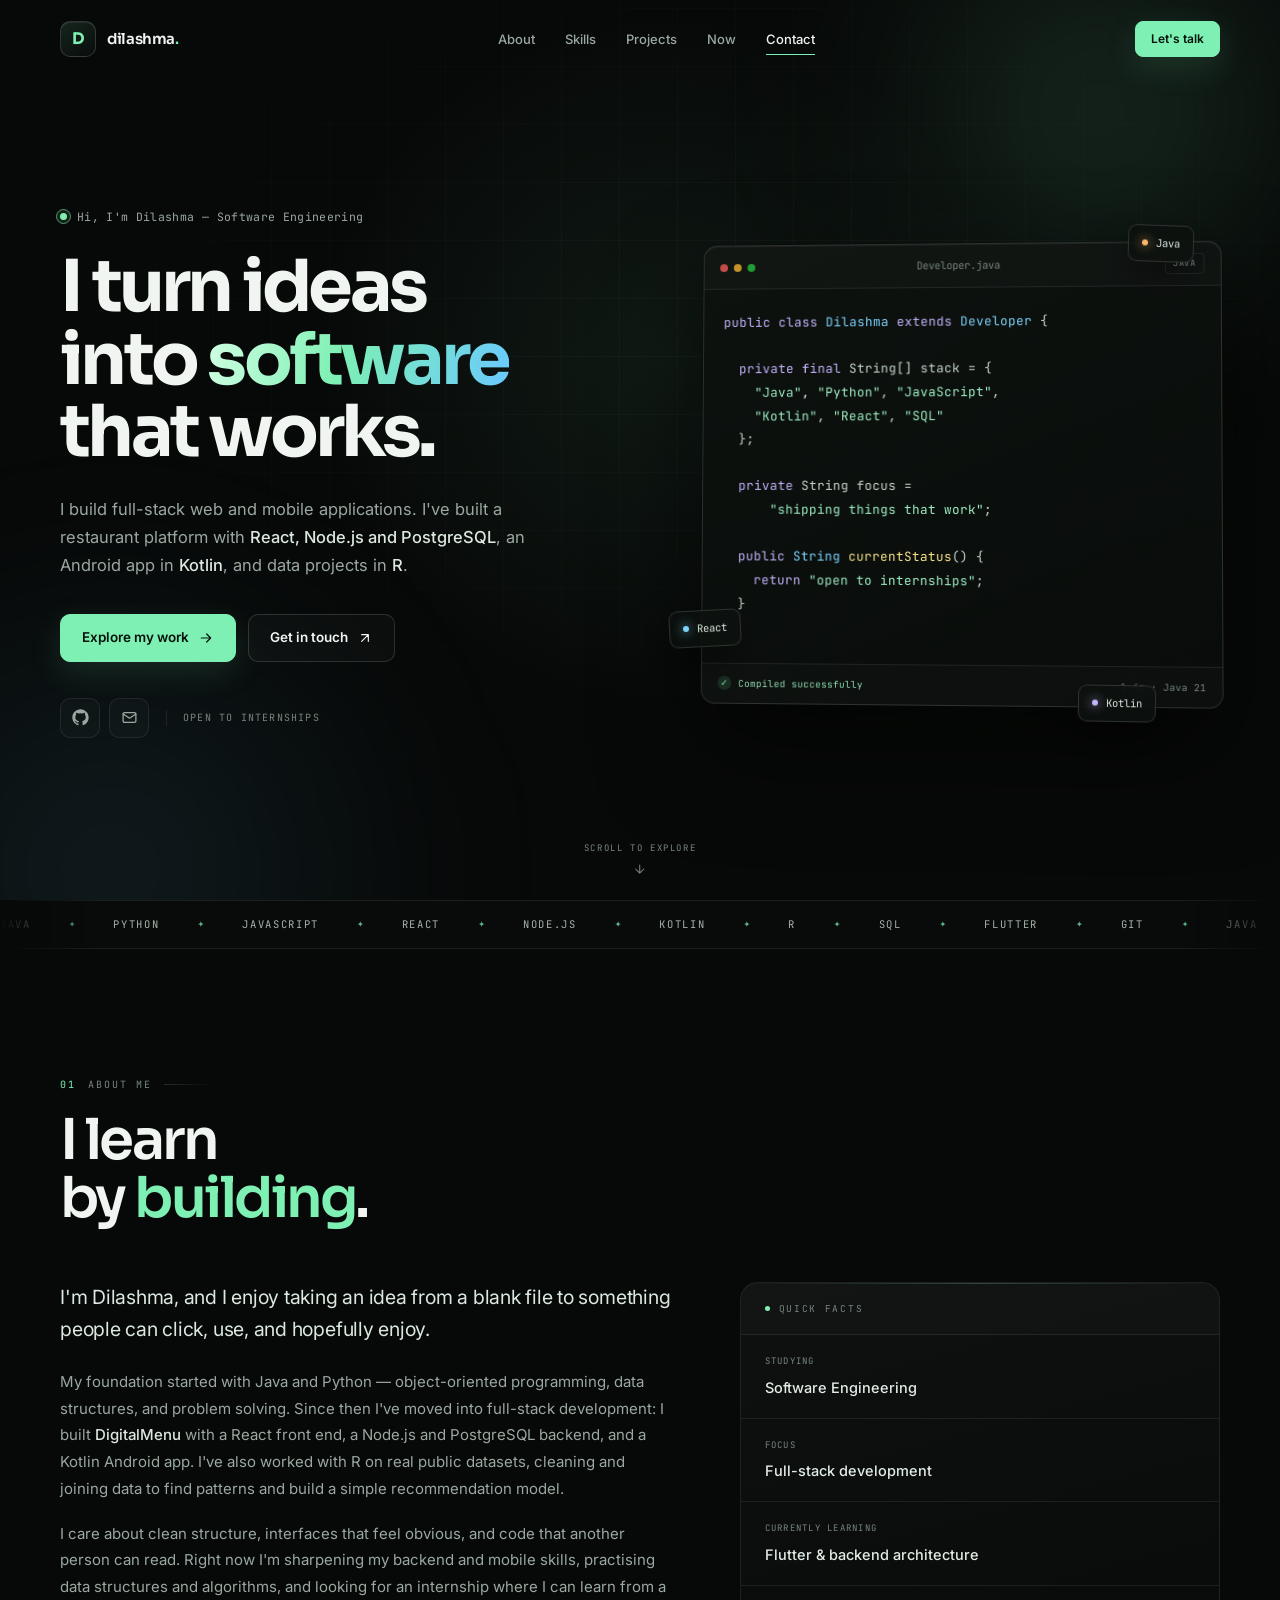
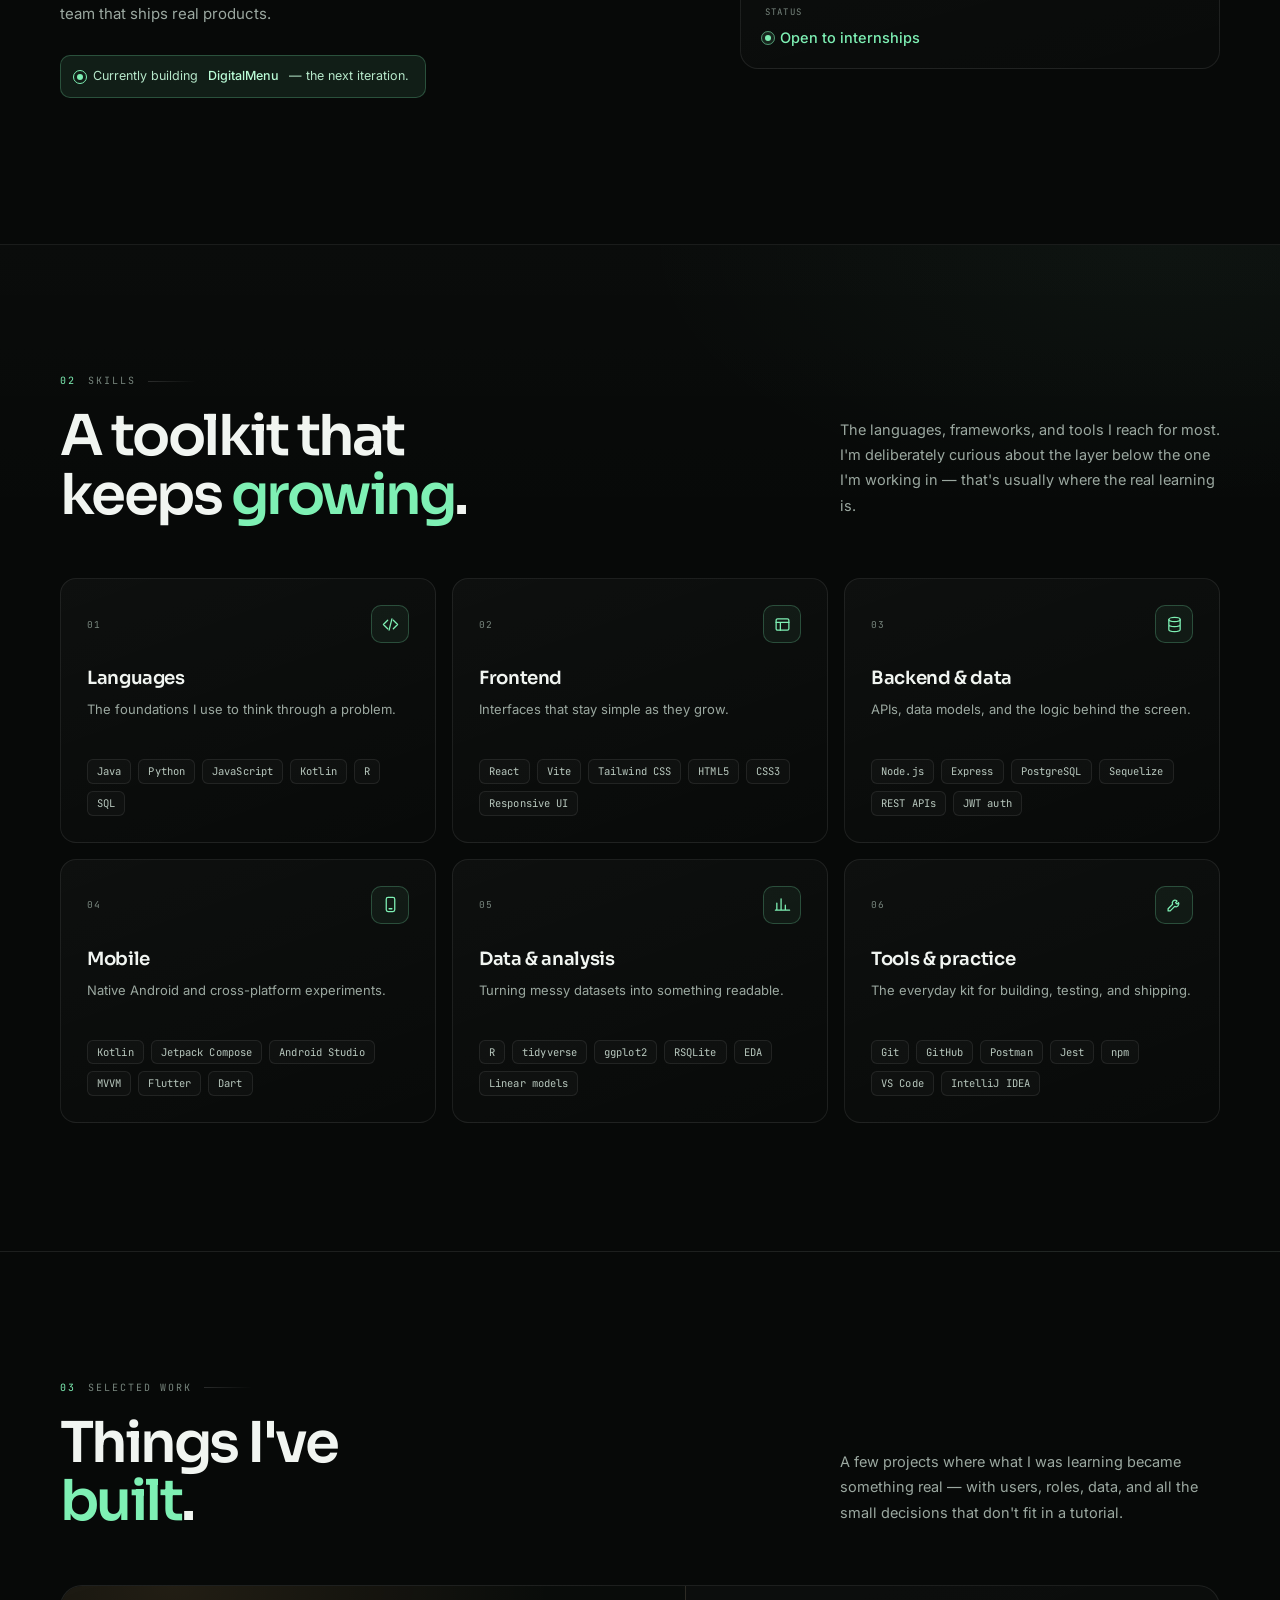
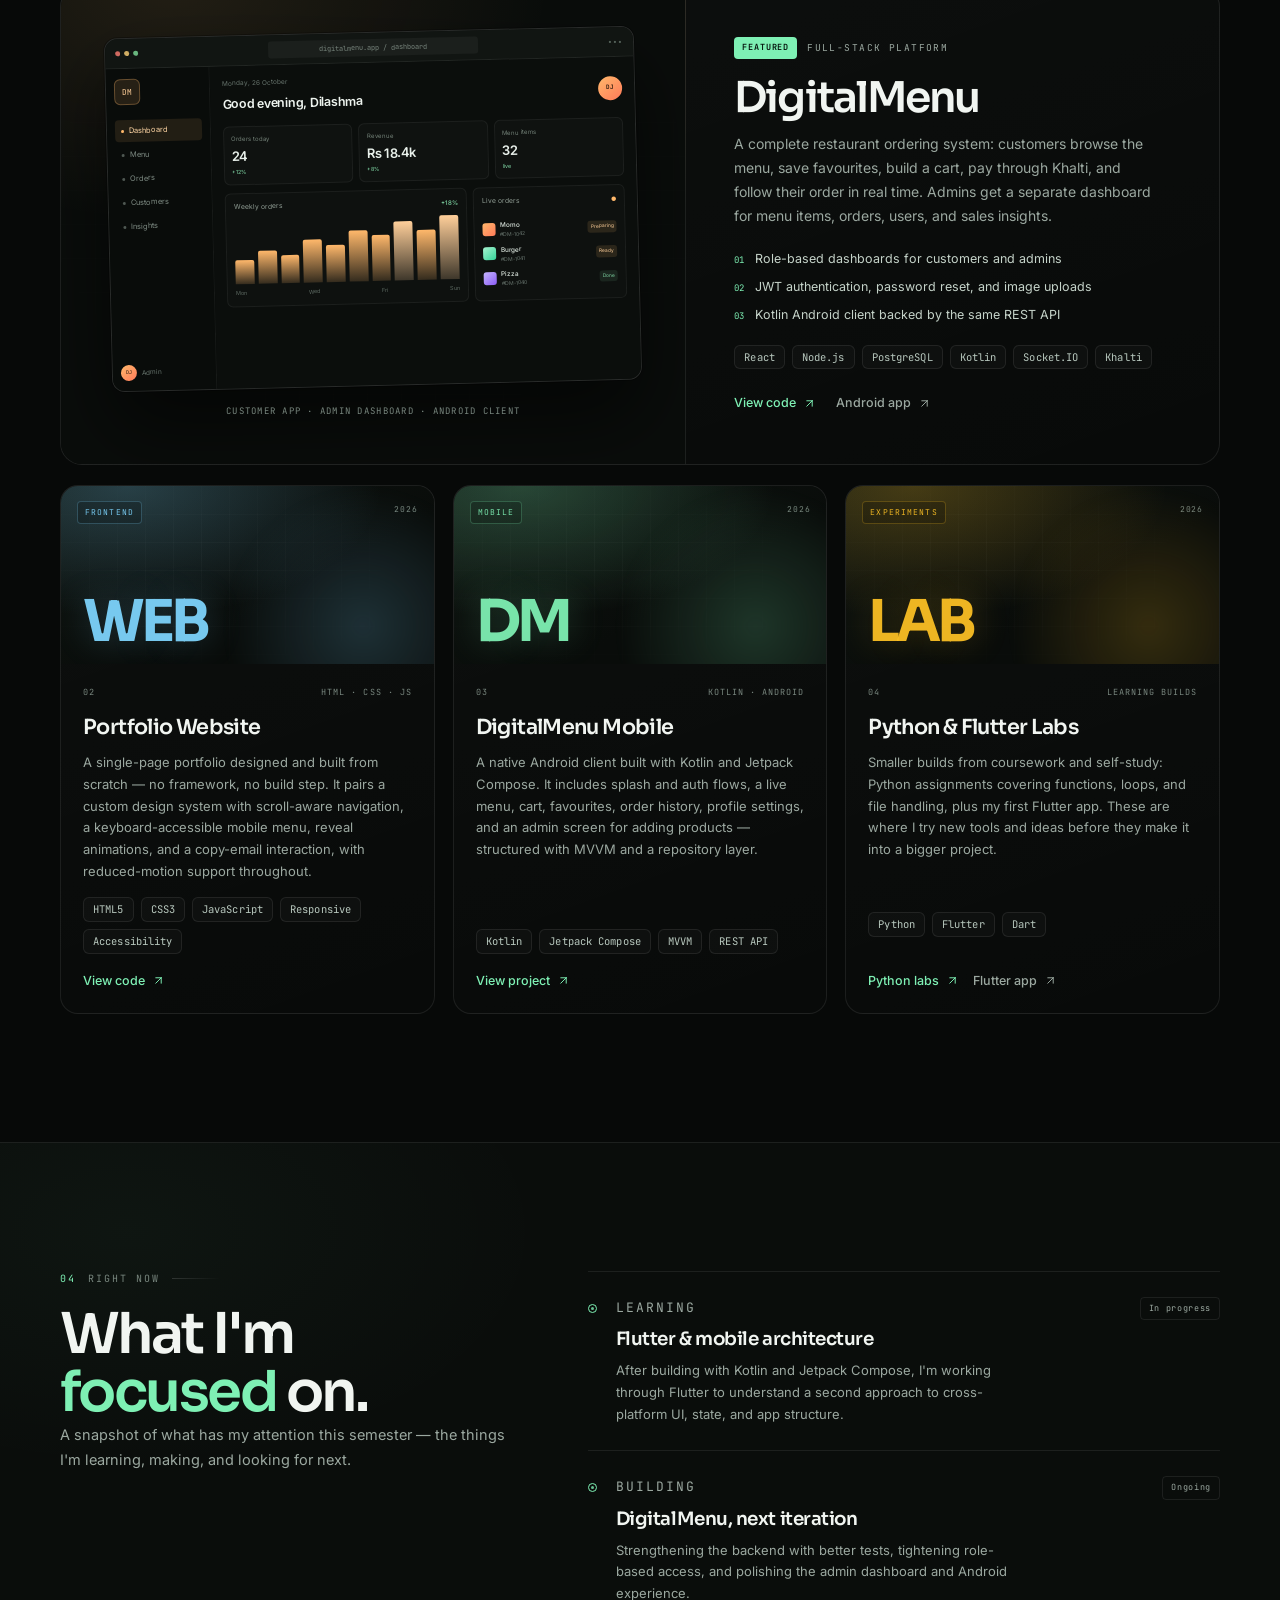
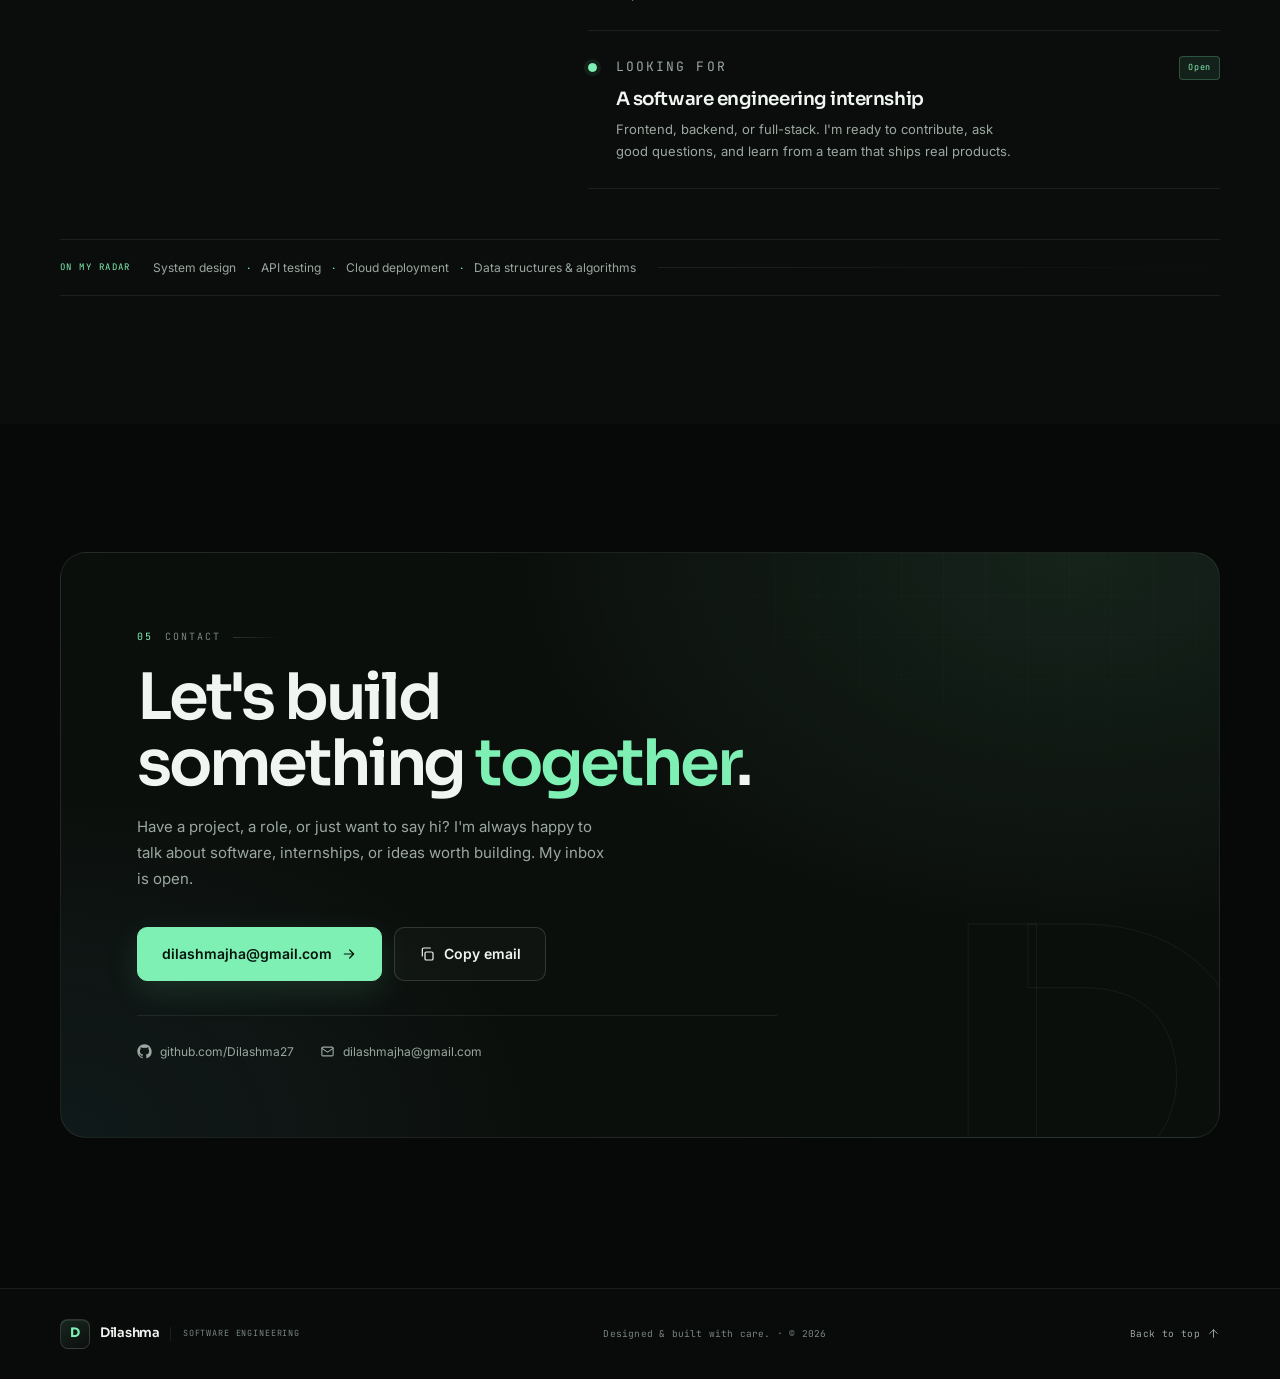
==== index.html @ c86a0dca "Build portfolio website" ====
<!DOCTYPE html>
<html lang="en">
<head>
  <meta charset="UTF-8" />
  <meta name="viewport" content="width=device-width, initial-scale=1.0" />
  <title>Dilashma — Software Engineering</title>
  <meta name="description" content="Portfolio of Dilashma, building full-stack web and mobile applications with Java, Python, JavaScript, Kotlin, and R." />
  <meta name="theme-color" content="#070908" />
  <meta property="og:title" content="Dilashma — Software Engineering" />
  <meta property="og:description" content="Full-stack web, mobile, and data projects. Built with curiosity, clean code, and a lot of late-night debugging." />
  <meta property="og:type" content="website" />
  <link rel="icon" href="assets/favicon.svg" type="image/svg+xml" />
  <link rel="preconnect" href="https://fonts.googleapis.com" />
  <link rel="preconnect" href="https://fonts.gstatic.com" crossorigin />
  <link href="https://fonts.googleapis.com/css2?family=Inter:wght@400;500;600&family=JetBrains+Mono:wght@400;500&family=Sora:wght@400;500;600;700;800&display=swap" rel="stylesheet" />
  <link rel="stylesheet" href="assets/css/styles.css" />
  <script>
    document.documentElement.classList.add('js');
    window.addEventListener('load', function () {
      if (!window.__portfolioReady) document.documentElement.classList.remove('js');
    });
  </script>
  <noscript>
    <style>
      .menu-toggle,
      .nav-mobile-cta {
        display: none !important;
      }
      @media (max-width: 860px) {
        .site-header {
          position: static;
        }
        .nav-inner {
          flex-wrap: wrap;
          height: auto;
          padding: 14px 0;
          gap: 12px;
        }
        .nav {
          position: static;
          display: flex;
          flex-direction: row;
          flex-wrap: wrap;
          gap: 6px 20px;
          width: 100%;
          height: auto;
          padding: 0;
          border: 0;
          background: none;
          transform: none;
          visibility: visible;
          pointer-events: auto;
        }
        .nav-link {
          padding: 4px 0;
          border-bottom: 0;
          font-family: var(--font-body);
          font-size: 13px;
        }
        .nav-cta {
          display: inline-flex;
        }
      }
    </style>
  </noscript>
</head>
<body>
  <a class="skip-link" href="#main">Skip to content</a>
  <div class="scroll-progress" id="scrollProgress" aria-hidden="true"></div>

  <header class="site-header" id="siteHeader">
    <div class="container nav-inner">
      <a class="brand" href="#top" aria-label="Dilashma — home">
        <span class="brand-mark">D</span>
        <span class="brand-name">dilashma<span class="brand-dot">.</span></span>
      </a>

      <nav class="nav" id="primaryNav" aria-label="Primary">
        <a class="nav-link" href="#about">About</a>
        <a class="nav-link" href="#skills">Skills</a>
        <a class="nav-link" href="#projects">Projects</a>
        <a class="nav-link" href="#now">Now</a>
        <a class="nav-link" href="#contact">Contact</a>
        <a class="nav-mobile-cta" href="#contact">Let's talk <span aria-hidden="true">↗</span></a>
      </nav>

      <div class="nav-actions">
        <a class="btn btn-primary btn-sm nav-cta" href="#contact">Let's talk</a>
        <button class="menu-toggle" id="menuToggle" aria-expanded="false" aria-controls="primaryNav" aria-label="Open menu">
          <span></span><span></span><span></span>
        </button>
      </div>
    </div>
  </header>
  <div class="menu-scrim" id="menuScrim" hidden></div>

  <main id="main" tabindex="-1">
    <!-- ───────────────────────────── HERO ───────────────────────────── -->
    <section class="hero" id="top">
      <div class="hero-bg" aria-hidden="true">
        <div class="grid-plane"></div>
        <div class="glow glow-a"></div>
        <div class="glow glow-b"></div>
        <div class="spotlight" id="spotlight"></div>
      </div>

      <div class="container hero-grid">
        <div class="hero-copy">
          <p class="eyebrow hero-eyebrow">
            <span class="status-dot" aria-hidden="true"></span>
            Hi, I'm Dilashma — Software Engineering
          </p>
          <h1 class="hero-title">I turn ideas into <span class="gradient-text">software</span> that works.</h1>
          <p class="hero-lede">
            I build full-stack web and mobile applications.
            I've built a restaurant platform with <strong>React, Node.js and PostgreSQL</strong>,
            an Android app in <strong>Kotlin</strong>, and data projects in <strong>R</strong>.
          </p>
          <div class="hero-actions">
            <a class="btn btn-primary" href="#projects">
              Explore my work
              <svg viewBox="0 0 24 24" aria-hidden="true"><path d="M5 12h14M13 6l6 6-6 6"/></svg>
            </a>
            <a class="btn btn-ghost" href="#contact">
              Get in touch
              <svg viewBox="0 0 24 24" aria-hidden="true"><path d="M7 17 17 7M17 7H7M17 7v10"/></svg>
            </a>
          </div>
          <div class="hero-socials">
            <a class="icon-link" href="https://github.com/Dilashma27" target="_blank" rel="noopener" aria-label="GitHub profile">
              <svg class="icon-github" viewBox="0 0 24 24" aria-hidden="true"><path d="M12 .5C5.73.5.5 5.73.5 12c0 5.08 3.29 9.39 7.86 10.91.58.11.79-.25.79-.56 0-.28-.01-1.02-.02-2-3.2.7-3.88-1.54-3.88-1.54-.52-1.33-1.28-1.68-1.28-1.68-1.05-.72.08-.7.08-.7 1.16.08 1.77 1.19 1.77 1.19 1.03 1.77 2.7 1.26 3.36.96.1-.75.4-1.26.73-1.55-2.55-.29-5.23-1.28-5.23-5.7 0-1.26.45-2.29 1.19-3.1-.12-.29-.52-1.46.11-3.05 0 0 .97-.31 3.18 1.18a11.1 11.1 0 0 1 5.79 0c2.2-1.49 3.17-1.18 3.17-1.18.63 1.59.23 2.76.11 3.05.74.81 1.19 1.84 1.19 3.1 0 4.43-2.69 5.41-5.25 5.69.41.36.78 1.06.78 2.14 0 1.55-.01 2.8-.01 3.18 0 .31.21.68.8.56A11.51 11.51 0 0 0 23.5 12C23.5 5.73 18.27.5 12 .5Z"/></svg>
            </a>
            <a class="icon-link" href="mailto:dilashmajha@gmail.com" aria-label="Email Dilashma">
              <svg viewBox="0 0 24 24" aria-hidden="true"><rect x="3" y="5" width="18" height="14" rx="2"/><path d="m3 7 9 6 9-6"/></svg>
            </a>
            <span class="hero-social-note">Open to internships</span>
          </div>
        </div>

        <div class="hero-visual" aria-hidden="true">
          <div class="code-window">
            <div class="code-top">
              <span class="code-dots"><i></i><i></i><i></i></span>
              <span class="code-file">Developer.java</span>
              <span class="code-lang">Java</span>
            </div>
            <pre class="code-body"><code><span class="c-keyword">public class</span> <span class="c-type">Dilashma</span> <span class="c-keyword">extends</span> <span class="c-type">Developer</span> {

  <span class="c-keyword">private final</span> String[] stack = {
    <span class="c-string">"Java"</span>, <span class="c-string">"Python"</span>, <span class="c-string">"JavaScript"</span>,
    <span class="c-string">"Kotlin"</span>, <span class="c-string">"React"</span>, <span class="c-string">"SQL"</span>
  };

  <span class="c-keyword">private</span> String focus =
      <span class="c-string">"shipping things that work"</span>;

  <span class="c-keyword">public</span> <span class="c-type">String</span> <span class="c-fn">currentStatus</span>() {
    <span class="c-keyword">return</span> <span class="c-string">"open to internships"</span>;
  }
}</code></pre>
            <div class="code-footer">
              <span class="code-success"><span class="code-check">✓</span> Compiled successfully</span>
              <span>1.4s · Java 21</span>
            </div>
          </div>

          <span class="float-chip chip-java"><i></i> Java</span>
          <span class="float-chip chip-react"><i></i> React</span>
          <span class="float-chip chip-kotlin"><i></i> Kotlin</span>
        </div>
      </div>

      <a class="scroll-cue" href="#about">
        <span>Scroll to explore</span>
        <svg viewBox="0 0 24 24" aria-hidden="true"><path d="M12 5v14M5 12l7 7 7-7"/></svg>
      </a>
    </section>

    <!-- ───────────────────────────── TICKER ───────────────────────────── -->
    <div class="ticker" aria-hidden="true">
      <div class="ticker-track">
        <div class="ticker-group">
          <span>Java</span><i>✦</i><span>Python</span><i>✦</i><span>JavaScript</span><i>✦</i><span>React</span><i>✦</i><span>Node.js</span><i>✦</i><span>Kotlin</span><i>✦</i><span>R</span><i>✦</i><span>SQL</span><i>✦</i><span>Flutter</span><i>✦</i><span>Git</span><i>✦</i>
        </div>
        <div class="ticker-group">
          <span>Java</span><i>✦</i><span>Python</span><i>✦</i><span>JavaScript</span><i>✦</i><span>React</span><i>✦</i><span>Node.js</span><i>✦</i><span>Kotlin</span><i>✦</i><span>R</span><i>✦</i><span>SQL</span><i>✦</i><span>Flutter</span><i>✦</i><span>Git</span><i>✦</i>
        </div>
      </div>
    </div>

    <!-- ───────────────────────────── ABOUT ───────────────────────────── -->
    <section class="section about" id="about">
      <div class="container">
        <div class="section-head reveal">
          <p class="section-label"><span>01</span> About me</p>
          <h2 class="section-title">I learn <br />by <span class="accent">building</span>.</h2>
        </div>

        <div class="about-grid">
          <div class="about-copy reveal">
            <p class="lead">
              I'm Dilashma, and I enjoy taking an idea from a blank
              file to something people can click, use, and hopefully enjoy.
            </p>
            <p>
              My foundation started with Java and Python — object-oriented programming, data
              structures, and problem solving. Since then I've moved into full-stack development:
              I built <strong>DigitalMenu</strong> with a React front end, a Node.js and PostgreSQL
              backend, and a Kotlin Android app. I've also worked with R on real public datasets,
              cleaning and joining data to find patterns and build a simple recommendation model.
            </p>
            <p>
              I care about clean structure, interfaces that feel obvious, and code that another
              person can read. Right now I'm sharpening my backend and mobile skills, practising
              data structures and algorithms, and looking for an internship where I can learn from
              a team that ships real products.
            </p>

            <p class="about-note">
              <span class="pulse" aria-hidden="true"></span>
              Currently building <strong>DigitalMenu</strong> — the next iteration.
            </p>
          </div>

          <aside class="facts-card reveal" aria-label="Quick facts">
            <div class="facts-head">
              <span class="facts-dot" aria-hidden="true"></span>
              Quick facts
            </div>
            <dl class="facts-list">
              <div class="fact">
                <dt>Studying</dt>
                <dd>Software Engineering</dd>
              </div>
              <div class="fact">
                <dt>Focus</dt>
                <dd>Full-stack development</dd>
              </div>
              <div class="fact">
                <dt>Currently learning</dt>
                <dd>Flutter &amp; backend architecture</dd>
              </div>
              <div class="fact">
                <dt>Status</dt>
                <dd class="fact-status"><span class="status-dot" aria-hidden="true"></span> Open to internships</dd>
              </div>
            </dl>
          </aside>
        </div>
      </div>
    </section>

    <!-- ───────────────────────────── SKILLS ───────────────────────────── -->
    <section class="section skills" id="skills">
      <div class="container">
        <div class="section-head section-head--split reveal">
          <div>
            <p class="section-label"><span>02</span> Skills</p>
            <h2 class="section-title">A toolkit that <br />keeps <span class="accent">growing</span>.</h2>
          </div>
          <p class="section-intro">
            The languages, frameworks, and tools I reach for most. I'm deliberately curious about
            the layer below the one I'm working in — that's usually where the real learning is.
          </p>
        </div>

        <div class="skills-grid">
          <article class="skill-card reveal">
            <div class="skill-top">
              <span class="skill-index">01</span>
              <span class="skill-icon">
                <svg viewBox="0 0 24 24" aria-hidden="true"><path d="m8 6-6 6 6 6M16 6l6 6-6 6M14 4l-4 16"/></svg>
              </span>
            </div>
            <h3>Languages</h3>
            <p>The foundations I use to think through a problem.</p>
            <ul class="tag-list">
              <li>Java</li><li>Python</li><li>JavaScript</li><li>Kotlin</li><li>R</li><li>SQL</li>
            </ul>
          </article>

          <article class="skill-card reveal">
            <div class="skill-top">
              <span class="skill-index">02</span>
              <span class="skill-icon">
                <svg viewBox="0 0 24 24" aria-hidden="true"><rect x="3" y="4" width="18" height="16" rx="2"/><path d="M3 9h18M9 20V9"/></svg>
              </span>
            </div>
            <h3>Frontend</h3>
            <p>Interfaces that stay simple as they grow.</p>
            <ul class="tag-list">
              <li>React</li><li>Vite</li><li>Tailwind CSS</li><li>HTML5</li><li>CSS3</li><li>Responsive UI</li>
            </ul>
          </article>

          <article class="skill-card reveal">
            <div class="skill-top">
              <span class="skill-index">03</span>
              <span class="skill-icon">
                <svg viewBox="0 0 24 24" aria-hidden="true"><ellipse cx="12" cy="5" rx="8" ry="3"/><path d="M4 5v7c0 1.66 3.58 3 8 3s8-1.34 8-3V5M4 12v7c0 1.66 3.58 3 8 3s8-1.34 8-3v-7"/></svg>
              </span>
            </div>
            <h3>Backend &amp; data</h3>
            <p>APIs, data models, and the logic behind the screen.</p>
            <ul class="tag-list">
              <li>Node.js</li><li>Express</li><li>PostgreSQL</li><li>Sequelize</li><li>REST APIs</li><li>JWT auth</li>
            </ul>
          </article>

          <article class="skill-card reveal">
            <div class="skill-top">
              <span class="skill-index">04</span>
              <span class="skill-icon">
                <svg viewBox="0 0 24 24" aria-hidden="true"><rect x="6" y="2" width="12" height="20" rx="2.5"/><path d="M10 18h4"/></svg>
              </span>
            </div>
            <h3>Mobile</h3>
            <p>Native Android and cross-platform experiments.</p>
            <ul class="tag-list">
              <li>Kotlin</li><li>Jetpack Compose</li><li>Android Studio</li><li>MVVM</li><li>Flutter</li><li>Dart</li>
            </ul>
          </article>

          <article class="skill-card reveal">
            <div class="skill-top">
              <span class="skill-index">05</span>
              <span class="skill-icon">
                <svg viewBox="0 0 24 24" aria-hidden="true"><path d="M4 20V10M10 20V4M16 20v-7M22 20H2"/></svg>
              </span>
            </div>
            <h3>Data &amp; analysis</h3>
            <p>Turning messy datasets into something readable.</p>
            <ul class="tag-list">
              <li>R</li><li>tidyverse</li><li>ggplot2</li><li>RSQLite</li><li>EDA</li><li>Linear models</li>
            </ul>
          </article>

          <article class="skill-card reveal">
            <div class="skill-top">
              <span class="skill-index">06</span>
              <span class="skill-icon">
                <svg viewBox="0 0 24 24" aria-hidden="true"><path d="M14.7 6.3a4 4 0 0 0-5.4 5.4L3 18v3h3l6.3-6.3a4 4 0 0 0 5.4-5.4l-2.1 2.1-2.1-2.1 2.1-2.1Z"/></svg>
              </span>
            </div>
            <h3>Tools &amp; practice</h3>
            <p>The everyday kit for building, testing, and shipping.</p>
            <ul class="tag-list">
              <li>Git</li><li>GitHub</li><li>Postman</li><li>Jest</li><li>npm</li><li>VS Code</li><li>IntelliJ IDEA</li>
            </ul>
          </article>
        </div>
      </div>
    </section>

    <!-- ───────────────────────────── PROJECTS ───────────────────────────── -->
    <section class="section projects" id="projects">
      <div class="container">
        <div class="section-head section-head--split reveal">
          <div>
            <p class="section-label"><span>03</span> Selected work</p>
            <h2 class="section-title">Things I've <br /><span class="accent">built</span>.</h2>
          </div>
          <p class="section-intro">
            A few projects where what I was learning became something real — with users, roles,
            data, and all the small decisions that don't fit in a tutorial.
          </p>
        </div>

        <!-- Featured project -->
        <article class="featured reveal">
          <div class="featured-visual" aria-hidden="true">
            <div class="mock-window">
              <div class="mock-bar">
                <span class="mock-dots"><i></i><i></i><i></i></span>
                <span class="mock-url">digitalmenu.app / dashboard</span>
                <span class="mock-more">•••</span>
              </div>

              <div class="mock-app">
                <aside class="mock-side">
                  <div class="mock-logo">DM</div>
                  <div class="mock-nav"><span class="mock-nav-item active"><i></i>Dashboard</span><span class="mock-nav-item"><i></i>Menu</span><span class="mock-nav-item"><i></i>Orders</span><span class="mock-nav-item"><i></i>Customers</span><span class="mock-nav-item"><i></i>Insights</span></div>
                  <div class="mock-side-footer"><span class="mock-avatar-sm">DJ</span><span>Admin</span></div>
                </aside>

                <div class="mock-main">
                  <div class="mock-head">
                    <div>
                      <span class="mock-eyebrow">Monday, 26 October</span>
                      <strong>Good evening, Dilashma</strong>
                    </div>
                    <span class="mock-avatar">DJ</span>
                  </div>

                  <div class="mock-stats">
                    <div class="mock-stat"><span>Orders today</span><strong>24</strong><em>+12%</em></div>
                    <div class="mock-stat"><span>Revenue</span><strong>Rs 18.4k</strong><em>+8%</em></div>
                    <div class="mock-stat"><span>Menu items</span><strong>32</strong><em>live</em></div>
                  </div>

                  <div class="mock-body">
                    <div class="mock-panel mock-chart">
                      <div class="mock-panel-head"><span>Weekly orders</span><strong>+18%</strong></div>
                      <div class="mock-bars">
                        <span style="--h:38%"></span><span style="--h:52%"></span><span style="--h:44%"></span><span style="--h:68%"></span><span style="--h:58%"></span><span style="--h:80%"></span><span style="--h:72%"></span><span style="--h:92%"></span><span style="--h:78%"></span><span style="--h:100%"></span>
                      </div>
                      <div class="mock-axis"><span>Mon</span><span>Wed</span><span>Fri</span><span>Sun</span></div>
                    </div>

                    <div class="mock-panel mock-orders">
                      <div class="mock-panel-head"><span>Live orders</span><span class="mock-live">●</span></div>
                      <div class="mock-order"><span class="mock-food food-a"></span><span><strong>Momo</strong><em>#DM-1042</em></span><span class="mock-status">Preparing</span></div>
                      <div class="mock-order"><span class="mock-food food-b"></span><span><strong>Burger</strong><em>#DM-1041</em></span><span class="mock-status">Ready</span></div>
                      <div class="mock-order"><span class="mock-food food-c"></span><span><strong>Pizza</strong><em>#DM-1040</em></span><span class="mock-status done">Done</span></div>
                    </div>
                  </div>
                </div>
              </div>
            </div>
            <span class="featured-caption">Customer app · Admin dashboard · Android client</span>
          </div>

          <div class="featured-copy">
            <div class="project-kicker"><span class="featured-badge">Featured</span> Full-stack platform</div>
            <h3>DigitalMenu</h3>
            <p>
              A complete restaurant ordering system: customers browse the menu, save favourites,
              build a cart, pay through Khalti, and follow their order in real time. Admins get a
              separate dashboard for menu items, orders, users, and sales insights.
            </p>
            <ul class="feature-list">
              <li><span>01</span> Role-based dashboards for customers and admins</li>
              <li><span>02</span> JWT authentication, password reset, and image uploads</li>
              <li><span>03</span> Kotlin Android client backed by the same REST API</li>
            </ul>
            <ul class="tag-list">
              <li>React</li><li>Node.js</li><li>PostgreSQL</li><li>Kotlin</li><li>Socket.IO</li><li>Khalti</li>
            </ul>
            <div class="project-links">
              <a class="text-link" href="https://github.com/Dilashma27/digital-menu" target="_blank" rel="noopener">
                View code
                <svg viewBox="0 0 24 24" aria-hidden="true"><path d="M7 17 17 7M17 7H7M17 7v10"/></svg>
              </a>
              <a class="text-link text-link--muted" href="https://github.com/Dilashma27/DigitalMenu" target="_blank" rel="noopener">
                Android app
                <svg viewBox="0 0 24 24" aria-hidden="true"><path d="M7 17 17 7M17 7H7M17 7v10"/></svg>
              </a>
            </div>
          </div>
        </article>

        <!-- Project grid -->
        <div class="project-grid">
          <article class="project-card reveal">
            <div class="project-cover cover--blue" aria-hidden="true">
              <span class="cover-grid"></span>
              <span class="cover-glyph">WEB</span>
              <span class="cover-label">Frontend</span>
              <span class="cover-year">2026</span>
            </div>
            <div class="project-body">
              <div class="project-meta"><span>02</span><span>HTML · CSS · JS</span></div>
              <h3>Portfolio Website</h3>
              <p>
                A single-page portfolio designed and built from scratch — no framework, no build
                step. It pairs a custom design system with scroll-aware navigation, a
                keyboard-accessible mobile menu, reveal animations, and a copy-email interaction,
                with reduced-motion support throughout.
              </p>
              <ul class="tag-list">
                <li>HTML5</li><li>CSS3</li><li>JavaScript</li><li>Responsive</li><li>Accessibility</li>
              </ul>
              <a class="text-link" href="https://github.com/Dilashma27/Portfolio" target="_blank" rel="noopener">
                View code
                <svg viewBox="0 0 24 24" aria-hidden="true"><path d="M7 17 17 7M17 7H7M17 7v10"/></svg>
              </a>
            </div>
          </article>

          <article class="project-card reveal">
            <div class="project-cover cover--mint" aria-hidden="true">
              <span class="cover-grid"></span>
              <span class="cover-glyph">DM</span>
              <span class="cover-label">Mobile</span>
              <span class="cover-year">2026</span>
            </div>
            <div class="project-body">
              <div class="project-meta"><span>03</span><span>Kotlin · Android</span></div>
              <h3>DigitalMenu Mobile</h3>
              <p>
                A native Android client built with Kotlin and Jetpack Compose. It includes splash
                and auth flows, a live menu, cart, favourites, order history, profile settings, and
                an admin screen for adding products — structured with MVVM and a repository layer.
              </p>
              <ul class="tag-list">
                <li>Kotlin</li><li>Jetpack Compose</li><li>MVVM</li><li>REST API</li>
              </ul>
              <a class="text-link" href="https://github.com/Dilashma27/DigitalMenu" target="_blank" rel="noopener">
                View project
                <svg viewBox="0 0 24 24" aria-hidden="true"><path d="M7 17 17 7M17 7H7M17 7v10"/></svg>
              </a>
            </div>
          </article>

          <article class="project-card reveal">
            <div class="project-cover cover--amber" aria-hidden="true">
              <span class="cover-grid"></span>
              <span class="cover-glyph">LAB</span>
              <span class="cover-label">Experiments</span>
              <span class="cover-year">2026</span>
            </div>
            <div class="project-body">
              <div class="project-meta"><span>04</span><span>Learning builds</span></div>
              <h3>Python &amp; Flutter Labs</h3>
              <p>
                Smaller builds from coursework and self-study: Python assignments covering
                functions, loops, and file handling, plus my first Flutter app. These are where I
                try new tools and ideas before they make it into a bigger project.
              </p>
              <ul class="tag-list">
                <li>Python</li><li>Flutter</li><li>Dart</li>
              </ul>
              <div class="project-links">
                <a class="text-link" href="https://github.com/Dilashma27/240676_Programming-for-Developers" target="_blank" rel="noopener">
                  Python labs
                  <svg viewBox="0 0 24 24" aria-hidden="true"><path d="M7 17 17 7M17 7H7M17 7v10"/></svg>
                </a>
                <a class="text-link text-link--muted" href="https://github.com/Dilashma27/Flutter" target="_blank" rel="noopener">
                  Flutter app
                  <svg viewBox="0 0 24 24" aria-hidden="true"><path d="M7 17 17 7M17 7H7M17 7v10"/></svg>
                </a>
              </div>
            </div>
          </article>
        </div>
      </div>
    </section>

    <!-- ───────────────────────────── NOW ───────────────────────────── -->
    <section class="section now" id="now">
      <div class="container">
        <div class="now-layout">
          <div class="section-head reveal">
            <p class="section-label"><span>04</span> Right now</p>
            <h2 class="section-title">What I'm <br /><span class="accent">focused</span> on.</h2>
            <p class="section-intro">
              A snapshot of what has my attention this semester — the things I'm learning, making,
              and looking for next.
            </p>
          </div>

          <div class="now-list">
            <article class="now-item reveal">
              <span class="now-marker" aria-hidden="true"></span>
              <div class="now-copy">
                <p class="now-label">Learning</p>
                <h3>Flutter &amp; mobile architecture</h3>
                <p>
                  After building with Kotlin and Jetpack Compose, I'm working through Flutter to
                  understand a second approach to cross-platform UI, state, and app structure.
                </p>
              </div>
              <span class="now-status">In progress</span>
            </article>

            <article class="now-item reveal">
              <span class="now-marker" aria-hidden="true"></span>
              <div class="now-copy">
                <p class="now-label">Building</p>
                <h3>DigitalMenu, next iteration</h3>
                <p>
                  Strengthening the backend with better tests, tightening role-based access, and
                  polishing the admin dashboard and Android experience.
                </p>
              </div>
              <span class="now-status">Ongoing</span>
            </article>

            <article class="now-item reveal">
              <span class="now-marker now-marker--open" aria-hidden="true"></span>
              <div class="now-copy">
                <p class="now-label">Looking for</p>
                <h3>A software engineering internship</h3>
                <p>
                  Frontend, backend, or full-stack. I'm ready to contribute, ask good questions, and
                  learn from a team that ships real products.
                </p>
              </div>
              <span class="now-status now-status--open">Open</span>
            </article>
          </div>
        </div>

        <div class="radar reveal">
          <span class="radar-label">On my radar</span>
          <span class="radar-items">System design <i>·</i> API testing <i>·</i> Cloud deployment <i>·</i> Data structures &amp; algorithms</span>
          <span class="radar-line" aria-hidden="true"></span>
        </div>
      </div>
    </section>

    <!-- ───────────────────────────── CONTACT ───────────────────────────── -->
    <section class="section contact" id="contact">
      <div class="container">
        <div class="contact-card reveal">
          <p class="section-label"><span>05</span> Contact</p>
          <h2 class="contact-title">Let's build <br />something <span class="accent">together</span>.</h2>
          <p class="contact-lede">
            Have a project, a role, or just want to say hi? I'm always happy to talk about software,
            internships, or ideas worth building. My inbox is open.
          </p>

          <div class="contact-actions">
            <a class="btn btn-primary btn-lg" href="mailto:dilashmajha@gmail.com">
              dilashmajha@gmail.com
              <svg viewBox="0 0 24 24" aria-hidden="true"><path d="M5 12h14M13 6l6 6-6 6"/></svg>
            </a>
            <button class="btn btn-ghost btn-lg copy-btn" id="copyEmail" data-copy="dilashmajha@gmail.com" type="button">
              <svg class="icon-copy" viewBox="0 0 24 24" aria-hidden="true"><rect x="9" y="9" width="12" height="12" rx="2"/><path d="M5 15V5a2 2 0 0 1 2-2h10"/></svg>
              <svg class="icon-check" viewBox="0 0 24 24" aria-hidden="true"><path d="M20 6 9 17l-5-5"/></svg>
              <span class="copy-text">Copy email</span>
            </button>
          </div>

          <div class="contact-links">
            <a class="contact-link" href="https://github.com/Dilashma27" target="_blank" rel="noopener">
              <svg class="icon-github" viewBox="0 0 24 24" aria-hidden="true"><path d="M12 .5C5.73.5.5 5.73.5 12c0 5.08 3.29 9.39 7.86 10.91.58.11.79-.25.79-.56 0-.28-.01-1.02-.02-2-3.2.7-3.88-1.54-3.88-1.54-.52-1.33-1.28-1.68-1.28-1.68-1.05-.72.08-.7.08-.7 1.16.08 1.77 1.19 1.77 1.19 1.03 1.77 2.7 1.26 3.36.96.1-.75.4-1.26.73-1.55-2.55-.29-5.23-1.28-5.23-5.7 0-1.26.45-2.29 1.19-3.1-.12-.29-.52-1.46.11-3.05 0 0 .97-.31 3.18 1.18a11.1 11.1 0 0 1 5.79 0c2.2-1.49 3.17-1.18 3.17-1.18.63 1.59.23 2.76.11 3.05.74.81 1.19 1.84 1.19 3.1 0 4.43-2.69 5.41-5.25 5.69.41.36.78 1.06.78 2.14 0 1.55-.01 2.8-.01 3.18 0 .31.21.68.8.56A11.51 11.51 0 0 0 23.5 12C23.5 5.73 18.27.5 12 .5Z"/></svg>
              github.com/Dilashma27
            </a>
            <a class="contact-link" href="mailto:dilashmajha@gmail.com">
              <svg viewBox="0 0 24 24" aria-hidden="true"><rect x="3" y="5" width="18" height="14" rx="2"/><path d="m3 7 9 6 9-6"/></svg>
              dilashmajha@gmail.com
            </a>
          </div>

          <span class="contact-watermark" aria-hidden="true">D</span>
        </div>
      </div>
    </section>
  </main>

  <!-- ───────────────────────────── FOOTER ───────────────────────────── -->
  <footer class="site-footer">
    <div class="container footer-inner">
      <div class="footer-brand">
        <span class="brand-mark">D</span>
        <span class="footer-name">Dilashma</span>
        <span class="footer-role">Software Engineering</span>
      </div>
      <p class="footer-note">Designed &amp; built with care. <span aria-hidden="true">·</span> © <span id="year">2026</span></p>
      <a class="back-top" href="#top">
        Back to top
        <svg viewBox="0 0 24 24" aria-hidden="true"><path d="M12 19V5M5 12l7-7 7 7"/></svg>
      </a>
    </div>
  </footer>

  <script src="assets/js/main.js" defer></script>
</body>
</html>
---- assets/css/styles.css ----
/* ============================================================
   Dilashma — Portfolio
   Dark, minimal, mint-accented. No frameworks, no build step.
   ============================================================ */

:root {
  --bg: #070908;
  --bg-soft: #0a0d0b;
  --surface: #0e1210;
  --surface-2: #121713;
  --text: #f1f5f1;
  --muted: #9ba8a0;
  --muted-2: #78867e;
  --accent: #7ef0b4;
  --accent-bright: #b9fbd6;
  --accent-dim: rgba(126, 240, 180, 0.09);
  --accent-line: rgba(126, 240, 180, 0.24);
  --line: rgba(255, 255, 255, 0.08);
  --line-2: rgba(255, 255, 255, 0.14);
  --font-display: "Sora", "Inter", system-ui, sans-serif;
  --font-body: "Inter", system-ui, -apple-system, sans-serif;
  --font-mono: "JetBrains Mono", "SFMono-Regular", Consolas, monospace;
  --container: 1160px;
  --radius: 18px;
  --ease: cubic-bezier(0.22, 1, 0.36, 1);
}

*,
*::before,
*::after {
  box-sizing: border-box;
}

html {
  scroll-behavior: smooth;
  scroll-padding-top: 88px;
}

body {
  margin: 0;
  min-width: 320px;
  background:
    radial-gradient(1000px 600px at 88% -10%, rgba(126, 240, 180, 0.045), transparent 62%),
    var(--bg);
  color: var(--text);
  font-family: var(--font-body);
  font-size: 16px;
  line-height: 1.6;
  -webkit-font-smoothing: antialiased;
  -moz-osx-font-smoothing: grayscale;
  overflow-x: hidden;
}

body.menu-open {
  overflow: hidden;
}

::selection {
  background: rgba(126, 240, 180, 0.28);
  color: #ffffff;
}

::-webkit-scrollbar {
  width: 10px;
}

::-webkit-scrollbar-track {
  background: var(--bg);
}

::-webkit-scrollbar-thumb {
  background: #232b26;
  border-radius: 10px;
  border: 2px solid var(--bg);
}

::-webkit-scrollbar-thumb:hover {
  background: #344039;
}

h1,
h2,
h3,
h4,
p,
dl,
dd,
figure {
  margin: 0;
}

ul,
ol {
  margin: 0;
  padding: 0;
  list-style: none;
}

a {
  color: inherit;
  text-decoration: none;
}

button {
  font: inherit;
  color: inherit;
  background: none;
  border: 0;
  cursor: pointer;
}

img,
svg {
  display: block;
  max-width: 100%;
}

svg {
  fill: none;
  stroke: currentColor;
  stroke-width: 1.8;
  stroke-linecap: round;
  stroke-linejoin: round;
}

.icon-github {
  fill: currentColor;
  stroke: none;
}

strong {
  font-weight: 600;
}

.accent {
  color: var(--accent);
}

.container {
  width: min(100% - 48px, var(--container));
  margin-inline: auto;
}

.skip-link {
  position: fixed;
  top: 12px;
  left: 12px;
  z-index: 1000;
  padding: 10px 16px;
  border-radius: 8px;
  background: var(--accent);
  color: #03110a;
  font-size: 13px;
  font-weight: 600;
  transform: translateY(-160%);
  transition: transform 0.2s var(--ease);
}

.skip-link:focus {
  transform: translateY(0);
}

:focus-visible {
  outline: 2px solid var(--accent);
  outline-offset: 3px;
  border-radius: 3px;
}

/* ── Scroll progress ───────────────────────────────────────── */

.scroll-progress {
  position: fixed;
  top: 0;
  left: 0;
  z-index: 200;
  width: 100%;
  height: 2px;
  background: linear-gradient(90deg, var(--accent), #69c9ff);
  transform: scaleX(0);
  transform-origin: left center;
  will-change: transform;
}

/* ── Buttons & links ───────────────────────────────────────── */

.btn {
  display: inline-flex;
  align-items: center;
  justify-content: center;
  gap: 9px;
  height: 48px;
  padding: 0 21px;
  border: 1px solid transparent;
  border-radius: 10px;
  font-family: var(--font-body);
  font-size: 13.5px;
  font-weight: 600;
  line-height: 1;
  white-space: nowrap;
  transition: background-color 0.25s var(--ease), border-color 0.25s var(--ease),
    color 0.25s var(--ease), box-shadow 0.25s var(--ease), translate 0.25s var(--ease);
}

.btn svg {
  width: 16px;
  height: 16px;
}

.btn:hover {
  translate: 0 -2px;
}

.btn:active {
  translate: 0 0;
}

.btn-primary {
  background: var(--accent);
  border-color: var(--accent);
  color: #04120b;
  box-shadow: 0 10px 32px rgba(126, 240, 180, 0.13);
}

.btn-primary:hover {
  background: #94f6c2;
  border-color: #94f6c2;
  box-shadow: 0 14px 38px rgba(126, 240, 180, 0.2);
}

.btn-ghost {
  background: rgba(255, 255, 255, 0.025);
  border-color: var(--line-2);
  color: var(--text);
}

.btn-ghost:hover {
  background: rgba(255, 255, 255, 0.055);
  border-color: rgba(255, 255, 255, 0.24);
}

.btn-sm {
  height: 36px;
  padding: 0 15px;
  border-radius: 8px;
  font-size: 12px;
}

.btn-lg {
  height: 54px;
  padding: 0 24px;
  font-size: 14px;
}

.text-link {
  display: inline-flex;
  align-items: center;
  gap: 7px;
  color: var(--accent);
  font-size: 12.5px;
  font-weight: 500;
  transition: color 0.2s var(--ease), gap 0.2s var(--ease);
}

.text-link svg {
  width: 13px;
  height: 13px;
}

.text-link:hover {
  color: var(--accent-bright);
  gap: 10px;
}

.text-link--muted {
  color: var(--muted);
}

.text-link--muted:hover {
  color: var(--text);
}

.tag-list {
  display: flex;
  flex-wrap: wrap;
  gap: 7px;
}

.tag-list li {
  padding: 5px 9px;
  border: 1px solid var(--line);
  border-radius: 6px;
  background: rgba(255, 255, 255, 0.025);
  color: #b8c8be;
  font-family: var(--font-mono);
  font-size: 10.5px;
  line-height: 1.2;
  letter-spacing: 0.01em;
}

/* ── Header / navigation ───────────────────────────────────── */

.site-header {
  position: fixed;
  inset: 0 0 auto;
  z-index: 100;
  border-bottom: 1px solid transparent;
  transition: background-color 0.35s var(--ease), border-color 0.35s var(--ease);
}

.site-header.scrolled {
  background: rgba(7, 9, 8, 0.78);
  border-bottom-color: var(--line);
  -webkit-backdrop-filter: blur(18px) saturate(140%);
  backdrop-filter: blur(18px) saturate(140%);
}

.nav-inner {
  display: flex;
  align-items: center;
  justify-content: space-between;
  height: 78px;
  transition: height 0.35s var(--ease);
}

.site-header.scrolled .nav-inner {
  height: 66px;
}

.brand {
  display: inline-flex;
  align-items: center;
  gap: 11px;
  flex-shrink: 0;
}

.brand-mark {
  display: grid;
  place-items: center;
  width: 36px;
  height: 36px;
  border: 1px solid var(--line-2);
  border-radius: 10px;
  background: linear-gradient(150deg, rgba(126, 240, 180, 0.12), rgba(255, 255, 255, 0.015));
  box-shadow: inset 0 1px 0 rgba(255, 255, 255, 0.08);
  color: var(--accent);
  font-family: var(--font-display);
  font-size: 16px;
  font-weight: 700;
}

.brand-name {
  color: var(--text);
  font-family: var(--font-display);
  font-size: 15px;
  font-weight: 600;
  letter-spacing: -0.025em;
}

.brand-dot {
  color: var(--accent);
}

.nav {
  display: flex;
  align-items: center;
  gap: 30px;
}

.nav-link {
  position: relative;
  padding: 6px 0;
  color: var(--muted);
  font-size: 13px;
  font-weight: 500;
  transition: color 0.2s var(--ease);
}

.nav-link::after {
  content: "";
  position: absolute;
  left: 0;
  bottom: 0;
  width: 0;
  height: 1px;
  background: var(--accent);
  transition: width 0.3s var(--ease);
}

.nav-link:hover,
.nav-link.is-active {
  color: var(--text);
}

.nav-link:hover::after,
.nav-link.is-active::after {
  width: 100%;
}

.nav-actions {
  display: flex;
  align-items: center;
  gap: 12px;
}

.nav-mobile-cta {
  display: none;
}

.menu-toggle {
  display: none;
  align-items: center;
  justify-content: center;
  flex-direction: column;
  gap: 5px;
  width: 44px;
  height: 44px;
  border: 1px solid var(--line-2);
  border-radius: 9px;
  background: rgba(255, 255, 255, 0.02);
  transition: background-color 0.2s var(--ease), border-color 0.2s var(--ease);
}

.menu-toggle:hover {
  background: rgba(255, 255, 255, 0.05);
}

.menu-toggle span {
  display: block;
  width: 17px;
  height: 1.5px;
  border-radius: 2px;
  background: var(--text);
  transition: transform 0.3s var(--ease), opacity 0.2s var(--ease);
}

.menu-toggle[aria-expanded="true"] span:nth-child(1) {
  transform: translateY(6.5px) rotate(45deg);
}

.menu-toggle[aria-expanded="true"] span:nth-child(2) {
  opacity: 0;
}

.menu-toggle[aria-expanded="true"] span:nth-child(3) {
  transform: translateY(-6.5px) rotate(-45deg);
}

.menu-scrim {
  position: fixed;
  inset: 0;
  z-index: 95;
  background: rgba(0, 0, 0, 0.62);
  -webkit-backdrop-filter: blur(3px);
  backdrop-filter: blur(3px);
}

/* ── Hero ──────────────────────────────────────────────────── */

.hero {
  position: relative;
  display: flex;
  flex-direction: column;
  justify-content: center;
  min-height: 100svh;
  padding: 148px 0 102px;
  overflow: hidden;
}

.hero-bg {
  position: absolute;
  inset: 0;
  pointer-events: none;
}

.grid-plane {
  position: absolute;
  inset: -12% -6% 0;
  background-image:
    linear-gradient(rgba(255, 255, 255, 0.04) 1px, transparent 1px),
    linear-gradient(90deg, rgba(255, 255, 255, 0.04) 1px, transparent 1px);
  background-size: 58px 58px;
  opacity: 0.62;
  -webkit-mask-image: radial-gradient(ellipse 72% 62% at 56% 42%, #000 18%, transparent 76%);
  mask-image: radial-gradient(ellipse 72% 62% at 56% 42%, #000 18%, transparent 76%);
}

.glow {
  position: absolute;
  border-radius: 50%;
  filter: blur(90px);
  pointer-events: none;
}

.glow-a {
  top: -170px;
  right: -100px;
  width: 560px;
  height: 560px;
  background: radial-gradient(circle, rgba(126, 240, 180, 0.17), transparent 66%);
}

.glow-b {
  bottom: -330px;
  left: -250px;
  width: 720px;
  height: 720px;
  background: radial-gradient(circle, rgba(105, 201, 255, 0.11), transparent 66%);
}

.spotlight {
  position: absolute;
  inset: 0;
  background: radial-gradient(
    560px circle at var(--mx, 52%) var(--my, 40%),
    rgba(126, 240, 180, 0.075),
    transparent 62%
  );
}

.hero-grid {
  position: relative;
  z-index: 1;
  display: grid;
  grid-template-columns: minmax(0, 1.05fr) minmax(0, 0.95fr);
  align-items: center;
  gap: 64px;
}

.hero-copy > * {
  animation: rise 0.9s var(--ease) both;
}

.hero-eyebrow {
  display: flex;
  align-items: center;
  gap: 10px;
  color: var(--muted);
  font-family: var(--font-mono);
  font-size: 11.5px;
  line-height: 1.5;
  letter-spacing: 0.03em;
  animation-delay: 0.05s;
}

.status-dot {
  position: relative;
  display: inline-block;
  flex: 0 0 auto;
  width: 7px;
  height: 7px;
  border-radius: 50%;
  background: var(--accent);
  box-shadow: 0 0 0 4px rgba(126, 240, 180, 0.1);
}

.status-dot::after {
  content: "";
  position: absolute;
  inset: -4px;
  border: 1px solid var(--accent);
  border-radius: 50%;
  opacity: 0.55;
  animation: ping 2.6s var(--ease) infinite;
}

.hero-title {
  max-width: 13ch;
  margin: 26px 0;
  font-family: var(--font-display);
  font-size: clamp(3rem, 5.6vw, 5.15rem);
  font-weight: 700;
  line-height: 1.01;
  letter-spacing: -0.052em;
  text-wrap: balance;
  animation-delay: 0.12s;
}

.gradient-text {
  background: linear-gradient(105deg, #d4ffe5 0%, #7ef0b4 44%, #69c9ff 100%);
  -webkit-background-clip: text;
  background-clip: text;
  color: transparent;
}

.hero-lede {
  max-width: 52ch;
  color: var(--muted);
  font-size: 16.5px;
  line-height: 1.72;
  animation-delay: 0.2s;
}

.hero-lede strong {
  color: #dce9df;
  font-weight: 500;
}

.hero-actions {
  display: flex;
  flex-wrap: wrap;
  gap: 12px;
  margin-top: 34px;
  animation-delay: 0.28s;
}

.hero-socials {
  display: flex;
  align-items: center;
  gap: 9px;
  margin-top: 36px;
  animation-delay: 0.36s;
}

.icon-link {
  display: grid;
  place-items: center;
  width: 40px;
  height: 40px;
  border: 1px solid var(--line);
  border-radius: 10px;
  background: rgba(255, 255, 255, 0.02);
  color: var(--muted);
  transition: color 0.25s var(--ease), border-color 0.25s var(--ease),
    background-color 0.25s var(--ease), translate 0.25s var(--ease);
}

.icon-link svg {
  width: 17px;
  height: 17px;
}

.icon-link:hover {
  translate: 0 -2px;
  border-color: var(--accent-line);
  background: var(--accent-dim);
  color: var(--accent);
}

.hero-social-note {
  margin-left: 8px;
  padding-left: 16px;
  border-left: 1px solid var(--line);
  color: var(--muted-2);
  font-family: var(--font-mono);
  font-size: 10px;
  letter-spacing: 0.12em;
  text-transform: uppercase;
}

/* Code window */

.hero-visual {
  position: relative;
  animation: rise 1s var(--ease) 0.22s both;
}

.hero-visual::before {
  content: "";
  position: absolute;
  inset: 8% -8%;
  border-radius: 50%;
  background: radial-gradient(circle, rgba(126, 240, 180, 0.12), transparent 65%);
  filter: blur(50px);
  pointer-events: none;
}

.code-window {
  position: relative;
  z-index: 1;
  overflow: hidden;
  border: 1px solid var(--line-2);
  border-radius: 14px;
  background: linear-gradient(158deg, #0d120f 0%, #090c0a 100%);
  box-shadow:
    0 45px 100px rgba(0, 0, 0, 0.58),
    0 0 0 1px rgba(0, 0, 0, 0.25),
    inset 0 1px 0 rgba(255, 255, 255, 0.055);
  transform: perspective(1200px) rotateY(-3deg) rotateX(1.5deg);
  transition: transform 0.65s var(--ease);
}

.code-window:hover {
  transform: perspective(1200px) rotateY(0deg) rotateX(0deg);
}

.code-top {
  display: flex;
  align-items: center;
  gap: 13px;
  height: 44px;
  padding: 0 16px;
  border-bottom: 1px solid var(--line);
  background: rgba(255, 255, 255, 0.017);
}

.code-dots {
  display: flex;
  gap: 6px;
}

.code-dots i {
  width: 8px;
  height: 8px;
  border-radius: 50%;
  background: #2c3731;
}

.code-dots i:nth-child(1) {
  background: #ff5f57;
  opacity: 0.75;
}

.code-dots i:nth-child(2) {
  background: #febc2e;
  opacity: 0.75;
}

.code-dots i:nth-child(3) {
  background: #28c840;
  opacity: 0.75;
}

.code-file {
  flex: 1;
  text-align: center;
  color: var(--muted-2);
  font-family: var(--font-mono);
  font-size: 10.5px;
}

.code-lang {
  padding: 3px 7px;
  border: 1px solid var(--line);
  border-radius: 4px;
  color: #8b9a91;
  font-family: var(--font-mono);
  font-size: 8.5px;
  letter-spacing: 0.08em;
  text-transform: uppercase;
}

.code-body {
  margin: 0;
  padding: 22px 20px 24px;
  overflow-x: auto;
  color: #c8d6cd;
  font-family: var(--font-mono);
  font-size: 12.7px;
  line-height: 1.86;
  tab-size: 2;
}

.code-body code {
  font-family: inherit;
}

.c-keyword {
  color: #c4b5fd;
}

.c-type {
  color: #7dd3fc;
}

.c-string {
  color: #9ff0c6;
}

.c-fn {
  color: #fde68a;
}

.code-footer {
  display: flex;
  align-items: center;
  justify-content: space-between;
  gap: 16px;
  padding: 12px 16px;
  border-top: 1px solid var(--line);
  background: rgba(255, 255, 255, 0.012);
  color: var(--muted-2);
  font-family: var(--font-mono);
  font-size: 9.5px;
}

.code-success {
  display: inline-flex;
  align-items: center;
  gap: 7px;
  color: #8fdcb1;
}

.code-check {
  display: grid;
  place-items: center;
  width: 14px;
  height: 14px;
  border-radius: 50%;
  background: rgba(126, 240, 180, 0.12);
  color: var(--accent);
  font-size: 9px;
}

.float-chip {
  position: absolute;
  z-index: 2;
  display: inline-flex;
  align-items: center;
  gap: 8px;
  padding: 9px 13px;
  border: 1px solid var(--line-2);
  border-radius: 9px;
  background: rgba(12, 17, 14, 0.86);
  -webkit-backdrop-filter: blur(12px);
  backdrop-filter: blur(12px);
  box-shadow: 0 14px 34px rgba(0, 0, 0, 0.42);
  color: #dbe8df;
  font-family: var(--font-mono);
  font-size: 10.5px;
}

.float-chip i {
  width: 6px;
  height: 6px;
  border-radius: 50%;
  background: var(--chip);
  box-shadow: 0 0 11px var(--chip);
}

.chip-java {
  --chip: #ffb86b;
  top: -17px;
  right: 26px;
  transform: rotate(2deg);
}

.chip-react {
  --chip: #7dd3fc;
  bottom: 58px;
  left: -30px;
  transform: rotate(-3deg);
}

.chip-kotlin {
  --chip: #c4b5fd;
  right: 64px;
  bottom: -17px;
  transform: rotate(1deg);
}

.scroll-cue {
  position: absolute;
  bottom: 24px;
  left: 50%;
  z-index: 2;
  display: flex;
  flex-direction: column;
  align-items: center;
  gap: 7px;
  transform: translateX(-50%);
  color: var(--muted-2);
  font-family: var(--font-mono);
  font-size: 9px;
  letter-spacing: 0.18em;
  text-transform: uppercase;
  transition: color 0.2s var(--ease);
}

.scroll-cue:hover {
  color: var(--accent);
}

.scroll-cue svg {
  width: 14px;
  height: 14px;
  animation: nudge 2.4s var(--ease) infinite;
}

/* ── Ticker ────────────────────────────────────────────────── */

.ticker {
  overflow: hidden;
  padding: 15px 0;
  border-top: 1px solid var(--line);
  border-bottom: 1px solid var(--line);
  background: rgba(255, 255, 255, 0.012);
  -webkit-mask-image: linear-gradient(90deg, transparent, #000 8%, #000 92%, transparent);
  mask-image: linear-gradient(90deg, transparent, #000 8%, #000 92%, transparent);
}

.ticker-track {
  display: flex;
  width: max-content;
  animation: marquee 38s linear infinite;
}

.ticker:hover .ticker-track {
  animation-play-state: paused;
}

.ticker-group {
  display: flex;
  align-items: center;
  gap: 38px;
  padding-right: 38px;
}

.ticker-group span {
  color: #a7b3ab;
  font-family: var(--font-mono);
  font-size: 10.5px;
  letter-spacing: 0.16em;
  text-transform: uppercase;
}

.ticker-group i {
  color: var(--accent);
  font-size: 8px;
  font-style: normal;
  opacity: 0.75;
}

/* ── Sections ──────────────────────────────────────────────── */

.section {
  position: relative;
  padding: clamp(84px, 10vw, 132px) 0;
  scroll-margin-top: 70px;
}

.section-label {
  display: flex;
  align-items: center;
  gap: 12px;
  color: var(--muted-2);
  font-family: var(--font-mono);
  font-size: 10px;
  letter-spacing: 0.2em;
  text-transform: uppercase;
}

.section-label::after {
  content: "";
  width: 48px;
  height: 1px;
  background: linear-gradient(90deg, var(--line-2), transparent);
}

.section-label span {
  color: var(--accent);
}

.section-title {
  margin-top: 18px;
  font-family: var(--font-display);
  font-size: clamp(2.2rem, 4.4vw, 3.6rem);
  font-weight: 600;
  line-height: 1.04;
  letter-spacing: -0.045em;
}

.section-head {
  margin-bottom: 54px;
}

.section-head--split {
  display: grid;
  grid-template-columns: minmax(0, 1fr) minmax(270px, 380px);
  align-items: end;
  gap: 48px;
}

.section-intro {
  padding-bottom: 6px;
  color: var(--muted);
  font-size: 14.5px;
  line-height: 1.75;
}

/* ── About ─────────────────────────────────────────────────── */

.about-grid {
  display: grid;
  grid-template-columns: minmax(0, 1.12fr) minmax(0, 0.88fr);
  align-items: start;
  gap: 68px;
}

.about-copy p {
  margin-bottom: 18px;
  color: var(--muted);
  font-size: 15px;
  line-height: 1.78;
}

.about-copy strong {
  color: #dce9df;
  font-weight: 500;
}

.about-copy .lead {
  margin-bottom: 24px;
  color: #dbe8df;
  font-size: clamp(17px, 2vw, 19.5px);
  line-height: 1.62;
  letter-spacing: -0.012em;
}

.about-note {
  display: inline-flex;
  align-items: center;
  gap: 10px;
  margin-top: 10px;
  padding: 11px 16px;
  border: 1px solid var(--accent-line);
  border-radius: 10px;
  background: var(--accent-dim);
  color: #b6e8ca !important;
  font-size: 12.5px !important;
  line-height: 1.5 !important;
}

.about-note strong {
  color: var(--accent-bright);
  font-weight: 500;
}

.pulse {
  position: relative;
  display: inline-block;
  flex: 0 0 auto;
  width: 6px;
  height: 6px;
  border-radius: 50%;
  background: var(--accent);
}

.pulse::after {
  content: "";
  position: absolute;
  inset: -4px;
  border: 1px solid var(--accent);
  border-radius: 50%;
  animation: ping 2.4s var(--ease) infinite;
}

.facts-card {
  position: relative;
  overflow: hidden;
  border: 1px solid var(--line);
  border-radius: var(--radius);
  background: linear-gradient(165deg, rgba(255, 255, 255, 0.035), rgba(255, 255, 255, 0.01));
}

.facts-card::before {
  content: "";
  position: absolute;
  inset: 0 0 auto;
  height: 1px;
  background: linear-gradient(90deg, transparent, var(--accent-line), transparent);
}

.facts-head {
  display: flex;
  align-items: center;
  gap: 9px;
  padding: 18px 24px;
  border-bottom: 1px solid var(--line);
  background: rgba(255, 255, 255, 0.014);
  color: var(--muted-2);
  font-family: var(--font-mono);
  font-size: 9.5px;
  letter-spacing: 0.18em;
  text-transform: uppercase;
}

.facts-dot {
  width: 5px;
  height: 5px;
  border-radius: 50%;
  background: var(--accent);
}

.fact {
  padding: 19px 24px;
  border-bottom: 1px solid var(--line);
}

.fact:last-child {
  border-bottom: 0;
}

.fact dt {
  margin-bottom: 7px;
  color: var(--muted-2);
  font-family: var(--font-mono);
  font-size: 9px;
  letter-spacing: 0.14em;
  text-transform: uppercase;
}

.fact dd {
  color: #e2ece5;
  font-size: 14.5px;
  font-weight: 500;
}

.fact-status {
  display: flex;
  align-items: center;
  gap: 9px;
  color: var(--accent) !important;
}

.fact-status .status-dot {
  width: 6px;
  height: 6px;
}

/* ── Skills ────────────────────────────────────────────────── */

.skills {
  border-top: 1px solid var(--line);
  border-bottom: 1px solid var(--line);
  background:
    radial-gradient(800px 400px at 90% 0%, rgba(126, 240, 180, 0.035), transparent 65%),
    linear-gradient(180deg, rgba(255, 255, 255, 0.012), transparent 30%);
}

.skills-grid {
  display: grid;
  grid-template-columns: repeat(3, minmax(0, 1fr));
  gap: 16px;
}

.skill-card {
  padding: 26px;
  border: 1px solid var(--line);
  border-radius: 16px;
  background: linear-gradient(160deg, rgba(255, 255, 255, 0.032), rgba(255, 255, 255, 0.008));
  transition: translate 0.3s var(--ease), border-color 0.3s var(--ease),
    background-color 0.3s var(--ease), box-shadow 0.3s var(--ease);
}

.skill-card:hover {
  translate: 0 -4px;
  border-color: var(--accent-line);
  background: linear-gradient(160deg, rgba(126, 240, 180, 0.055), rgba(255, 255, 255, 0.012));
  box-shadow: 0 22px 48px rgba(0, 0, 0, 0.28);
}

.skill-top {
  display: flex;
  align-items: center;
  justify-content: space-between;
}

.skill-index {
  color: var(--muted-2);
  font-family: var(--font-mono);
  font-size: 9.5px;
  letter-spacing: 0.12em;
}

.skill-icon {
  display: grid;
  place-items: center;
  width: 38px;
  height: 38px;
  border: 1px solid var(--accent-line);
  border-radius: 10px;
  background: rgba(126, 240, 180, 0.055);
  color: var(--accent);
}

.skill-icon svg {
  width: 17px;
  height: 17px;
}

.skill-card h3 {
  margin: 20px 0 7px;
  font-family: var(--font-display);
  font-size: 1.14rem;
  font-weight: 600;
  letter-spacing: -0.02em;
}

.skill-card > p {
  min-height: 42px;
  color: var(--muted);
  font-size: 13px;
  line-height: 1.6;
}

.skill-card .tag-list {
  margin-top: 18px;
}

.skill-card:hover .tag-list li {
  border-color: var(--line-2);
}

/* ── Projects ──────────────────────────────────────────────── */

.featured {
  display: grid;
  grid-template-columns: minmax(0, 1.08fr) minmax(0, 0.92fr);
  overflow: hidden;
  margin-bottom: 20px;
  border: 1px solid var(--line);
  border-radius: 22px;
  background: linear-gradient(160deg, rgba(255, 255, 255, 0.03), rgba(255, 255, 255, 0.008));
  transition: border-color 0.35s var(--ease), box-shadow 0.35s var(--ease);
}

.featured:hover {
  border-color: var(--line-2);
  box-shadow: 0 32px 80px rgba(0, 0, 0, 0.3);
}

.featured-visual {
  position: relative;
  display: flex;
  flex-direction: column;
  align-items: center;
  justify-content: center;
  gap: 18px;
  overflow: hidden;
  padding: clamp(26px, 4vw, 46px);
  border-right: 1px solid var(--line);
  background:
    radial-gradient(110% 90% at 18% 0%, rgba(255, 184, 107, 0.1), transparent 55%),
    #0a0d0b;
}

.featured-visual::before {
  content: "";
  position: absolute;
  inset: 0;
  background-image:
    linear-gradient(rgba(255, 255, 255, 0.035) 1px, transparent 1px),
    linear-gradient(90deg, rgba(255, 255, 255, 0.035) 1px, transparent 1px);
  background-size: 34px 34px;
  -webkit-mask-image: radial-gradient(ellipse 80% 70% at 50% 45%, #000, transparent 78%);
  mask-image: radial-gradient(ellipse 80% 70% at 50% 45%, #000, transparent 78%);
  opacity: 0.65;
  pointer-events: none;
}

.featured-caption {
  position: relative;
  z-index: 1;
  color: var(--muted-2);
  font-family: var(--font-mono);
  font-size: 9px;
  letter-spacing: 0.14em;
  text-align: center;
  text-transform: uppercase;
}

.featured-copy {
  display: flex;
  flex-direction: column;
  justify-content: center;
  padding: clamp(28px, 4vw, 48px);
}

.project-kicker {
  display: flex;
  align-items: center;
  gap: 10px;
  color: var(--muted);
  font-family: var(--font-mono);
  font-size: 9.5px;
  letter-spacing: 0.15em;
  text-transform: uppercase;
}

.featured-badge {
  padding: 4px 8px;
  border-radius: 4px;
  background: var(--accent);
  color: #04120b;
  font-size: 8.5px;
  font-weight: 600;
  letter-spacing: 0.1em;
}

.featured-copy h3 {
  margin: 18px 0 13px;
  font-family: var(--font-display);
  font-size: clamp(2rem, 3.4vw, 2.65rem);
  font-weight: 600;
  line-height: 1;
  letter-spacing: -0.045em;
}

.featured-copy > p {
  max-width: 47ch;
  color: var(--muted);
  font-size: 14px;
  line-height: 1.72;
}

.feature-list {
  display: flex;
  flex-direction: column;
  gap: 9px;
  margin: 22px 0 20px;
}

.feature-list li {
  display: flex;
  align-items: baseline;
  gap: 11px;
  color: #c5d3c9;
  font-size: 12.5px;
  line-height: 1.5;
}

.feature-list li span {
  color: var(--accent);
  font-family: var(--font-mono);
  font-size: 9px;
}

.featured-copy .tag-list {
  margin-bottom: 24px;
}

.project-links {
  display: flex;
  flex-wrap: wrap;
  gap: 20px;
}

/* Mock browser / DigitalMenu dashboard */

.mock-window {
  position: relative;
  z-index: 1;
  width: 100%;
  max-width: 530px;
  overflow: hidden;
  border: 1px solid rgba(255, 255, 255, 0.12);
  border-radius: 13px;
  background: #0b0e0c;
  box-shadow:
    0 38px 80px rgba(0, 0, 0, 0.56),
    0 0 0 1px rgba(0, 0, 0, 0.3);
  transform: rotate(-1.4deg);
  transition: transform 0.65s var(--ease);
}

.featured:hover .mock-window {
  transform: rotate(0deg) translateY(-2px);
}

.mock-bar {
  display: flex;
  align-items: center;
  gap: 8px;
  height: 30px;
  padding: 0 10px;
  border-bottom: 1px solid rgba(255, 255, 255, 0.07);
  background: #111512;
}

.mock-dots {
  display: flex;
  gap: 4px;
}

.mock-dots i {
  width: 5px;
  height: 5px;
  border-radius: 50%;
  background: #354039;
}

.mock-dots i:nth-child(1) {
  background: #ff7f74;
  opacity: 0.8;
}

.mock-dots i:nth-child(2) {
  background: #ffd479;
  opacity: 0.8;
}

.mock-dots i:nth-child(3) {
  background: #7fdf99;
  opacity: 0.8;
}

.mock-url {
  flex: 1;
  max-width: 210px;
  margin: 0 auto;
  padding: 3px 8px;
  border-radius: 3px;
  background: rgba(255, 255, 255, 0.045);
  color: #748179;
  font-family: var(--font-mono);
  font-size: 7px;
  text-align: center;
}

.mock-more {
  color: #58655d;
  font-size: 7px;
  letter-spacing: 1px;
}

.mock-app {
  display: grid;
  grid-template-columns: 104px minmax(0, 1fr);
  min-height: 322px;
}

.mock-side {
  display: flex;
  flex-direction: column;
  padding: 10px 8px;
  border-right: 1px solid rgba(255, 255, 255, 0.06);
  background: #090c0a;
}

.mock-logo {
  display: grid;
  place-items: center;
  width: 26px;
  height: 26px;
  margin-bottom: 15px;
  border: 1px solid rgba(255, 184, 107, 0.3);
  border-radius: 6px;
  background: rgba(255, 184, 107, 0.12);
  color: #ffcf9a;
  font-family: var(--font-mono);
  font-size: 8px;
}

.mock-nav {
  display: flex;
  flex-direction: column;
  gap: 2px;
}

.mock-nav-item {
  display: flex;
  align-items: center;
  gap: 5px;
  padding: 5px 6px;
  border-radius: 4px;
  color: #7d8a82;
  font-size: 7.5px;
}

.mock-nav-item i {
  width: 3px;
  height: 3px;
  border-radius: 50%;
  background: currentColor;
  opacity: 0.6;
}

.mock-nav-item.active {
  background: rgba(255, 184, 107, 0.1);
  color: #ffd6a5;
}

.mock-nav-item.active i {
  background: #ffb86b;
  opacity: 1;
}

.mock-side-footer {
  display: flex;
  align-items: center;
  gap: 5px;
  margin-top: auto;
  padding-top: 12px;
  color: #66736c;
  font-size: 6.5px;
}

.mock-avatar-sm {
  display: grid;
  place-items: center;
  width: 16px;
  height: 16px;
  border-radius: 50%;
  background: linear-gradient(140deg, #ffb86b, #ff7a59);
  color: #23150a;
  font-family: var(--font-mono);
  font-size: 5px;
}

.mock-main {
  min-width: 0;
  padding: 12px;
  background: #0b0e0c;
}

.mock-head {
  display: flex;
  align-items: center;
  justify-content: space-between;
  margin-bottom: 10px;
}

.mock-eyebrow {
  display: block;
  margin-bottom: 2px;
  color: #66736c;
  font-size: 6.5px;
}

.mock-head strong {
  color: #eef4ef;
  font-size: 12.5px;
  font-weight: 600;
  letter-spacing: -0.02em;
}

.mock-avatar {
  display: grid;
  place-items: center;
  width: 24px;
  height: 24px;
  border-radius: 50%;
  background: linear-gradient(140deg, #ffb86b, #ff7a59);
  color: #23150a;
  font-family: var(--font-mono);
  font-size: 6px;
  font-weight: 600;
}

.mock-stats {
  display: grid;
  grid-template-columns: repeat(3, minmax(0, 1fr));
  gap: 6px;
  margin-bottom: 8px;
}

.mock-stat {
  display: flex;
  flex-direction: column;
  gap: 2px;
  padding: 7px;
  border: 1px solid rgba(255, 255, 255, 0.055);
  border-radius: 6px;
  background: rgba(255, 255, 255, 0.018);
}

.mock-stat span {
  color: #728077;
  font-size: 6px;
}

.mock-stat strong {
  color: #e9f1eb;
  font-size: 13px;
  font-weight: 600;
  letter-spacing: -0.03em;
}

.mock-stat em {
  color: #7fd6a4;
  font-size: 5.5px;
  font-style: normal;
}

.mock-body {
  display: grid;
  grid-template-columns: 1.35fr 0.85fr;
  gap: 6px;
}

.mock-panel {
  min-width: 0;
  padding: 8px;
  border: 1px solid rgba(255, 255, 255, 0.055);
  border-radius: 6px;
  background: rgba(255, 255, 255, 0.014);
}

.mock-panel-head {
  display: flex;
  align-items: center;
  justify-content: space-between;
  gap: 8px;
  margin-bottom: 7px;
  color: #8e9b92;
  font-size: 6.8px;
}

.mock-panel-head strong {
  color: #7fd6a4;
  font-size: 6.2px;
  font-weight: 500;
}

.mock-live {
  color: #ffb86b;
  font-size: 6px;
}

.mock-bars {
  display: flex;
  align-items: flex-end;
  gap: 4px;
  height: 64px;
}

.mock-bars span {
  flex: 1;
  height: var(--h);
  border-radius: 2px 2px 0 0;
  background: linear-gradient(180deg, #ffb86b, rgba(255, 184, 107, 0.16));
}

.mock-bars span:nth-child(8),
.mock-bars span:nth-child(10) {
  background: linear-gradient(180deg, #ffcf9a, rgba(255, 207, 154, 0.2));
}

.mock-axis {
  display: flex;
  justify-content: space-between;
  margin-top: 5px;
  color: #5b6860;
  font-size: 5.5px;
}

.mock-orders {
  display: flex;
  flex-direction: column;
  gap: 6px;
}

.mock-order {
  display: flex;
  align-items: center;
  gap: 5px;
}

.mock-food {
  flex: 0 0 auto;
  width: 13px;
  height: 13px;
  border-radius: 3px;
}

.food-a {
  background: linear-gradient(140deg, #ffb86b, #ff7a59);
}

.food-b {
  background: linear-gradient(140deg, #a7f3d0, #34d399);
}

.food-c {
  background: linear-gradient(140deg, #c4b5fd, #8b5cf6);
}

.mock-order > span:nth-child(2) {
  display: flex;
  flex-direction: column;
  min-width: 0;
}

.mock-order strong {
  color: #dce7df;
  font-size: 6.4px;
  font-weight: 500;
}

.mock-order em {
  color: #66736c;
  font-size: 5.2px;
  font-style: normal;
}

.mock-status {
  margin-left: auto;
  padding: 2px 3px;
  border-radius: 3px;
  background: rgba(255, 184, 107, 0.12);
  color: #ffcf9a;
  font-size: 4.8px;
  white-space: nowrap;
}

.mock-status.done {
  background: rgba(127, 214, 164, 0.1);
  color: #7fd6a4;
}

/* Project grid */

.project-grid {
  display: grid;
  grid-template-columns: repeat(3, minmax(0, 1fr));
  gap: 18px;
  margin-top: 18px;
}

.project-card {
  display: flex;
  flex-direction: column;
  overflow: hidden;
  border: 1px solid var(--line);
  border-radius: 18px;
  background: linear-gradient(160deg, rgba(255, 255, 255, 0.028), rgba(255, 255, 255, 0.006));
  transition: translate 0.35s var(--ease), border-color 0.35s var(--ease),
    box-shadow 0.35s var(--ease);
}

.project-card:hover {
  translate: 0 -5px;
  border-color: var(--line-2);
  box-shadow: 0 26px 60px rgba(0, 0, 0, 0.32);
}

.project-cover {
  position: relative;
  height: 178px;
  overflow: hidden;
  background:
    radial-gradient(110% 120% at 18% 0%, rgba(var(--ca), 0.23), transparent 62%),
    linear-gradient(150deg, #0f1511, #090c0a 62%);
}

.project-cover::after {
  content: "";
  position: absolute;
  right: -20%;
  bottom: -60%;
  width: 78%;
  aspect-ratio: 1;
  border-radius: 50%;
  background: radial-gradient(circle, rgba(var(--ca), 0.18), transparent 68%);
  filter: blur(5px);
  pointer-events: none;
}

.cover--blue {
  --ca: 125, 211, 252;
}

.cover--mint {
  --ca: 126, 240, 180;
}

.cover--amber {
  --ca: 251, 191, 36;
}

.cover-grid {
  position: absolute;
  inset: 0;
  background-image:
    linear-gradient(rgba(255, 255, 255, 0.045) 1px, transparent 1px),
    linear-gradient(90deg, rgba(255, 255, 255, 0.045) 1px, transparent 1px);
  background-size: 28px 28px;
  opacity: 0.65;
  -webkit-mask-image: radial-gradient(ellipse 85% 85% at 40% 40%, #000, transparent 80%);
  mask-image: radial-gradient(ellipse 85% 85% at 40% 40%, #000, transparent 80%);
}

.cover-glyph {
  position: absolute;
  left: 22px;
  bottom: 14px;
  color: rgba(var(--ca), 0.94);
  font-family: var(--font-display);
  font-size: 3.6rem;
  font-weight: 700;
  line-height: 1;
  letter-spacing: -0.07em;
  text-shadow: 0 0 36px rgba(var(--ca), 0.24);
}

.cover-label {
  position: absolute;
  top: 15px;
  left: 16px;
  padding: 4px 7px;
  border: 1px solid rgba(var(--ca), 0.24);
  border-radius: 4px;
  background: rgba(0, 0, 0, 0.2);
  color: rgba(var(--ca), 0.92);
  font-family: var(--font-mono);
  font-size: 8px;
  letter-spacing: 0.14em;
  text-transform: uppercase;
}

.cover-year {
  position: absolute;
  top: 17px;
  right: 16px;
  color: var(--muted-2);
  font-family: var(--font-mono);
  font-size: 8px;
  letter-spacing: 0.1em;
}

.project-body {
  display: flex;
  flex: 1;
  flex-direction: column;
  padding: 22px;
}

.project-meta {
  display: flex;
  justify-content: space-between;
  gap: 12px;
  color: var(--muted-2);
  font-family: var(--font-mono);
  font-size: 8.5px;
  letter-spacing: 0.12em;
  text-transform: uppercase;
}

.project-card h3 {
  margin: 11px 0 8px;
  font-family: var(--font-display);
  font-size: 1.3rem;
  font-weight: 600;
  letter-spacing: -0.03em;
  transition: color 0.2s var(--ease);
}

.project-card:hover h3 {
  color: var(--accent-bright);
}

.project-body > p {
  margin-bottom: 15px;
  color: var(--muted);
  font-size: 13px;
  line-height: 1.67;
}

.project-body .tag-list {
  margin-top: auto;
}

.project-body .text-link,
.project-body .project-links {
  margin-top: 17px;
}

.project-body .project-links {
  display: flex;
  flex-wrap: wrap;
  gap: 14px;
}

/* ── Now ───────────────────────────────────────────────────── */

.now {
  border-top: 1px solid var(--line);
  background:
    radial-gradient(700px 400px at 10% 10%, rgba(126, 240, 180, 0.035), transparent 60%),
    var(--bg-soft);
}

.now-layout {
  display: grid;
  grid-template-columns: minmax(0, 0.84fr) minmax(0, 1.16fr);
  align-items: start;
  gap: 70px;
}

.now .section-head {
  margin-bottom: 0;
}

.now-list {
  border-top: 1px solid var(--line);
}

.now-item {
  display: grid;
  grid-template-columns: 10px minmax(0, 1fr) auto;
  align-items: start;
  gap: 18px;
  padding: 25px 0;
  border-bottom: 1px solid var(--line);
}

.now-marker {
  position: relative;
  display: block;
  width: 9px;
  height: 9px;
  margin-top: 7px;
  border: 1px solid var(--accent);
  border-radius: 50%;
}

.now-marker::after {
  content: "";
  position: absolute;
  inset: 2px;
  border-radius: 50%;
  background: var(--accent);
  opacity: 0.8;
}

.now-marker--open {
  background: var(--accent);
  box-shadow: 0 0 0 4px rgba(126, 240, 180, 0.08);
}

.now-label {
  margin-bottom: 6px;
  color: var(--accent);
  font-family: var(--font-mono);
  font-size: 9px;
  letter-spacing: 0.16em;
  text-transform: uppercase;
}

.now-copy h3 {
  margin-bottom: 6px;
  font-family: var(--font-display);
  font-size: 1.15rem;
  font-weight: 600;
  letter-spacing: -0.025em;
}

.now-copy p {
  max-width: 50ch;
  color: var(--muted);
  font-size: 13px;
  line-height: 1.68;
}

.now-status {
  padding: 4px 8px;
  border: 1px solid var(--line);
  border-radius: 4px;
  color: var(--muted);
  font-family: var(--font-mono);
  font-size: 8.5px;
  letter-spacing: 0.08em;
  white-space: nowrap;
}

.now-status--open {
  border-color: var(--accent-line);
  background: var(--accent-dim);
  color: var(--accent);
}

.radar {
  display: flex;
  align-items: center;
  gap: 22px;
  margin-top: 50px;
  padding: 18px 0;
  border-top: 1px solid var(--line);
  border-bottom: 1px solid var(--line);
}

.radar-label {
  flex: 0 0 auto;
  color: var(--accent);
  font-family: var(--font-mono);
  font-size: 9px;
  letter-spacing: 0.16em;
  text-transform: uppercase;
}

.radar-items {
  color: var(--muted);
  font-size: 12px;
}

.radar-items i {
  margin: 0 8px;
  color: var(--accent);
  font-style: normal;
}

.radar-line {
  flex: 1;
  height: 1px;
  background: linear-gradient(90deg, var(--line), transparent);
}

/* ── Contact ───────────────────────────────────────────────── */

.contact {
  padding-bottom: clamp(100px, 12vw, 150px);
}

.contact-card {
  position: relative;
  overflow: hidden;
  padding: clamp(36px, 6vw, 76px);
  border: 1px solid var(--line);
  border-radius: 26px;
  background:
    radial-gradient(90% 120% at 88% 0%, rgba(126, 240, 180, 0.09), transparent 55%),
    radial-gradient(70% 100% at 0% 100%, rgba(105, 201, 255, 0.06), transparent 60%),
    #0b0f0c;
}

.contact-card::before {
  content: "";
  position: absolute;
  inset: 0;
  background-image:
    linear-gradient(rgba(255, 255, 255, 0.035) 1px, transparent 1px),
    linear-gradient(90deg, rgba(255, 255, 255, 0.035) 1px, transparent 1px);
  background-size: 42px 42px;
  -webkit-mask-image: radial-gradient(ellipse 80% 90% at 80% 0%, #000, transparent 75%);
  mask-image: radial-gradient(ellipse 80% 90% at 80% 0%, #000, transparent 75%);
  opacity: 0.55;
  pointer-events: none;
}

.contact-card > *:not(.contact-watermark) {
  position: relative;
  z-index: 1;
}

.contact-title {
  max-width: 17ch;
  margin: 20px 0 18px;
  font-family: var(--font-display);
  font-size: clamp(2.5rem, 5vw, 4.15rem);
  font-weight: 600;
  line-height: 1.02;
  letter-spacing: -0.05em;
  text-wrap: balance;
}

.contact-lede {
  max-width: 52ch;
  color: var(--muted);
  font-size: 15px;
  line-height: 1.75;
}

.contact-actions {
  display: flex;
  flex-wrap: wrap;
  gap: 12px;
  margin-top: 34px;
}

.contact-actions .btn-primary {
  max-width: 100%;
}

.contact-actions .btn-primary span {
  overflow: hidden;
  text-overflow: ellipsis;
}

.contact-links {
  display: flex;
  flex-wrap: wrap;
  gap: 26px;
  max-width: 640px;
  margin-top: 34px;
  padding-top: 26px;
  border-top: 1px solid var(--line);
}

.contact-link {
  display: inline-flex;
  align-items: center;
  gap: 8px;
  color: var(--muted);
  font-size: 12px;
  transition: color 0.2s var(--ease);
}

.contact-link svg {
  width: 15px;
  height: 15px;
}

.contact-link:hover {
  color: var(--accent);
}

.contact-watermark {
  position: absolute;
  right: -40px;
  bottom: -160px;
  z-index: 0;
  color: transparent;
  font-family: var(--font-display);
  font-size: 26rem;
  font-weight: 700;
  line-height: 1;
  -webkit-text-stroke: 1px rgba(255, 255, 255, 0.055);
  pointer-events: none;
  user-select: none;
}

.copy-btn .icon-check {
  display: none;
}

.copy-btn.copied {
  border-color: var(--accent-line);
  color: var(--accent);
}

.copy-btn.copied .icon-copy {
  display: none;
}

.copy-btn.copied .icon-check {
  display: block;
}

/* ── Footer ────────────────────────────────────────────────── */

.site-footer {
  border-top: 1px solid var(--line);
  background: rgba(255, 255, 255, 0.008);
}

.footer-inner {
  display: flex;
  align-items: center;
  justify-content: space-between;
  flex-wrap: wrap;
  gap: 20px;
  padding: 30px 0;
}

.footer-brand {
  display: flex;
  align-items: center;
  gap: 10px;
}

.footer-brand .brand-mark {
  width: 30px;
  height: 30px;
  border-radius: 8px;
  font-size: 13px;
}

.footer-name {
  font-family: var(--font-display);
  font-size: 13px;
  font-weight: 600;
  letter-spacing: -0.02em;
}

.footer-role {
  padding-left: 12px;
  border-left: 1px solid var(--line);
  color: var(--muted-2);
  font-family: var(--font-mono);
  font-size: 8.5px;
  letter-spacing: 0.1em;
  text-transform: uppercase;
}

.footer-note {
  color: var(--muted-2);
  font-family: var(--font-mono);
  font-size: 9.5px;
  letter-spacing: 0.02em;
}

.back-top {
  display: inline-flex;
  align-items: center;
  gap: 7px;
  color: var(--muted);
  font-family: var(--font-mono);
  font-size: 9.5px;
  letter-spacing: 0.04em;
  transition: color 0.2s var(--ease);
}

.back-top svg {
  width: 13px;
  height: 13px;
}

.back-top:hover {
  color: var(--accent);
}

/* ── Reveal & keyframes ────────────────────────────────────── */

.js .reveal {
  opacity: 0;
  transform: translateY(26px);
  transition: opacity 0.8s var(--ease), transform 0.8s var(--ease);
  transition-delay: var(--delay, 0ms);
}

.js .reveal.is-visible {
  opacity: 1;
  transform: none;
}

@keyframes rise {
  from {
    opacity: 0;
    transform: translateY(26px);
  }
  to {
    opacity: 1;
    transform: none;
  }
}

@keyframes ping {
  0% {
    transform: scale(0.75);
    opacity: 0.7;
  }
  75%,
  100% {
    transform: scale(1.8);
    opacity: 0;
  }
}

@keyframes marquee {
  to {
    transform: translateX(-50%);
  }
}

@keyframes nudge {
  0%,
  100% {
    transform: translateY(0);
    opacity: 0.65;
  }
  50% {
    transform: translateY(5px);
    opacity: 1;
  }
}

/* ── Responsive ────────────────────────────────────────────── */

@media (max-width: 1100px) {
  .hero-grid {
    gap: 42px;
  }

  .hero-title {
    font-size: clamp(2.9rem, 5.2vw, 4.5rem);
  }

  .chip-react {
    left: -12px;
  }

  .chip-kotlin {
    right: 36px;
  }
}

@media (max-width: 980px) {
  .hero {
    min-height: auto;
    padding: 138px 0 92px;
  }

  .hero-grid {
    grid-template-columns: 1fr;
    gap: 52px;
  }

  .hero-copy {
    max-width: 680px;
  }

  .hero-title {
    max-width: 15ch;
  }

  .hero-visual {
    width: 100%;
    max-width: 560px;
  }

  .code-window {
    transform: none;
  }

  .float-chip {
    display: none;
  }

  .scroll-cue {
    display: none;
  }

  .section-head--split {
    grid-template-columns: 1fr;
    align-items: start;
    gap: 20px;
  }

  .section-intro {
    max-width: 60ch;
  }

  .about-grid {
    grid-template-columns: 1fr;
    gap: 38px;
  }

  .facts-card {
    max-width: 560px;
  }

  .skills-grid {
    grid-template-columns: repeat(2, minmax(0, 1fr));
  }

  .featured {
    grid-template-columns: 1fr;
  }

  .featured-visual {
    border-right: 0;
    border-bottom: 1px solid var(--line);
  }

  .mock-window {
    max-width: 520px;
  }

  .now-layout {
    grid-template-columns: 1fr;
    gap: 38px;
  }

  .now .section-head {
    margin-bottom: 0;
  }

  .contact-watermark {
    font-size: 20rem;
    bottom: -110px;
  }
}

@media (max-width: 860px) {
  .nav {
    position: fixed;
    inset: 0 0 0 auto;
    z-index: 99;
    display: flex;
    flex-direction: column;
    align-items: stretch;
    gap: 0;
    width: min(86vw, 380px);
    height: 100dvh;
    padding: 104px 28px 32px;
    border-left: 1px solid var(--line);
    background: #090c0a;
    transform: translateX(102%);
    transition: transform 0.45s var(--ease);
    pointer-events: none;
    visibility: hidden;
  }

  .nav.is-open {
    transform: none;
    pointer-events: auto;
    visibility: visible;
  }

  .nav-link {
    padding: 15px 0;
    border-bottom: 1px solid var(--line);
    font-family: var(--font-display);
    font-size: 1.2rem;
    font-weight: 500;
  }

  .nav-link::after {
    display: none;
  }

  .nav-mobile-cta {
    display: inline-flex;
    align-items: center;
    justify-content: center;
    gap: 9px;
    height: 46px;
    margin-top: 28px;
    border-radius: 9px;
    background: var(--accent);
    color: #04120b;
    font-size: 13px;
    font-weight: 600;
  }

  .nav-cta {
    display: none;
  }

  .menu-toggle {
    display: flex;
  }

  .nav-inner {
    height: 68px;
  }

  .site-header.scrolled .nav-inner {
    height: 62px;
  }

  .project-grid {
    grid-template-columns: repeat(2, minmax(0, 1fr));
  }

  .contact-card {
    border-radius: 22px;
  }
}

@media (max-width: 680px) {
  .container {
    width: calc(100% - 36px);
  }

  .hero {
    padding: 124px 0 76px;
  }

  .hero-title {
    margin: 22px 0;
    font-size: clamp(2.65rem, 12vw, 3.3rem);
  }

  .hero-lede {
    font-size: 15px;
  }

  .hero-actions {
    flex-direction: column;
    align-items: stretch;
    margin-top: 28px;
  }

  .hero-actions .btn {
    width: 100%;
  }

  .hero-social-note {
    display: none;
  }

  .code-body {
    padding: 18px 16px;
    font-size: 11.4px;
  }

  .section {
    padding: 76px 0;
  }

  .section-title {
    font-size: clamp(2rem, 9vw, 2.55rem);
  }

  .section-head {
    margin-bottom: 38px;
  }

  .skills-grid {
    grid-template-columns: 1fr;
  }

  .skill-card > p {
    min-height: 0;
  }

  .project-grid {
    grid-template-columns: 1fr;
  }

  .featured-copy {
    padding: 26px 22px 30px;
  }

  .featured-visual {
    padding: 24px 16px;
  }

  .mock-app {
    grid-template-columns: 1fr;
  }

  .mock-side {
    display: none;
  }

  .mock-window {
    transform: none;
  }

  .featured-caption {
    font-size: 8px;
  }

  .now-item {
    grid-template-columns: 10px minmax(0, 1fr);
    gap: 14px;
  }

  .now-status {
    grid-column: 2;
    justify-self: start;
  }

  .radar {
    flex-wrap: wrap;
    gap: 12px 18px;
  }

  .radar-line {
    display: none;
  }

  .contact-card {
    padding: 30px 22px;
  }

  .contact-title {
    font-size: clamp(2.15rem, 10vw, 2.75rem);
  }

  .contact-actions {
    flex-direction: column;
    align-items: stretch;
  }

  .contact-actions .btn {
    width: 100%;
  }

  .contact-links {
    flex-direction: column;
    gap: 14px;
  }

  .contact-watermark {
    display: none;
  }

  .footer-inner {
    align-items: flex-start;
    flex-direction: column;
    gap: 14px;
    padding: 26px 0;
  }

  .footer-role {
    display: none;
  }

  .footer-note {
    order: 3;
  }

  .ticker-group {
    gap: 28px;
    padding-right: 28px;
  }

  .ticker-group span {
    font-size: 9.5px;
  }
}

@media (max-width: 400px) {
  .hero-title {
    font-size: 2.45rem;
  }

  .hero-eyebrow {
    font-size: 10.5px;
  }

  .code-file {
    font-size: 9px;
  }

  .code-lang {
    display: none;
  }

  .code-body {
    font-size: 10.4px;
  }

  .brand-name {
    display: none;
  }

  .contact-title {
    font-size: 2rem;
  }
}

/* ── Reduced motion ────────────────────────────────────────── */

@media (prefers-reduced-motion: reduce) {
  html {
    scroll-behavior: auto;
  }

  *,
  *::before,
  *::after {
    animation-duration: 0.01ms !important;
    animation-iteration-count: 1 !important;
    transition-duration: 0.01ms !important;
  }

  .js .reveal {
    opacity: 1;
    transform: none;
  }

  .ticker-track {
    animation: none;
  }

  .code-window {
    transform: none;
  }
}
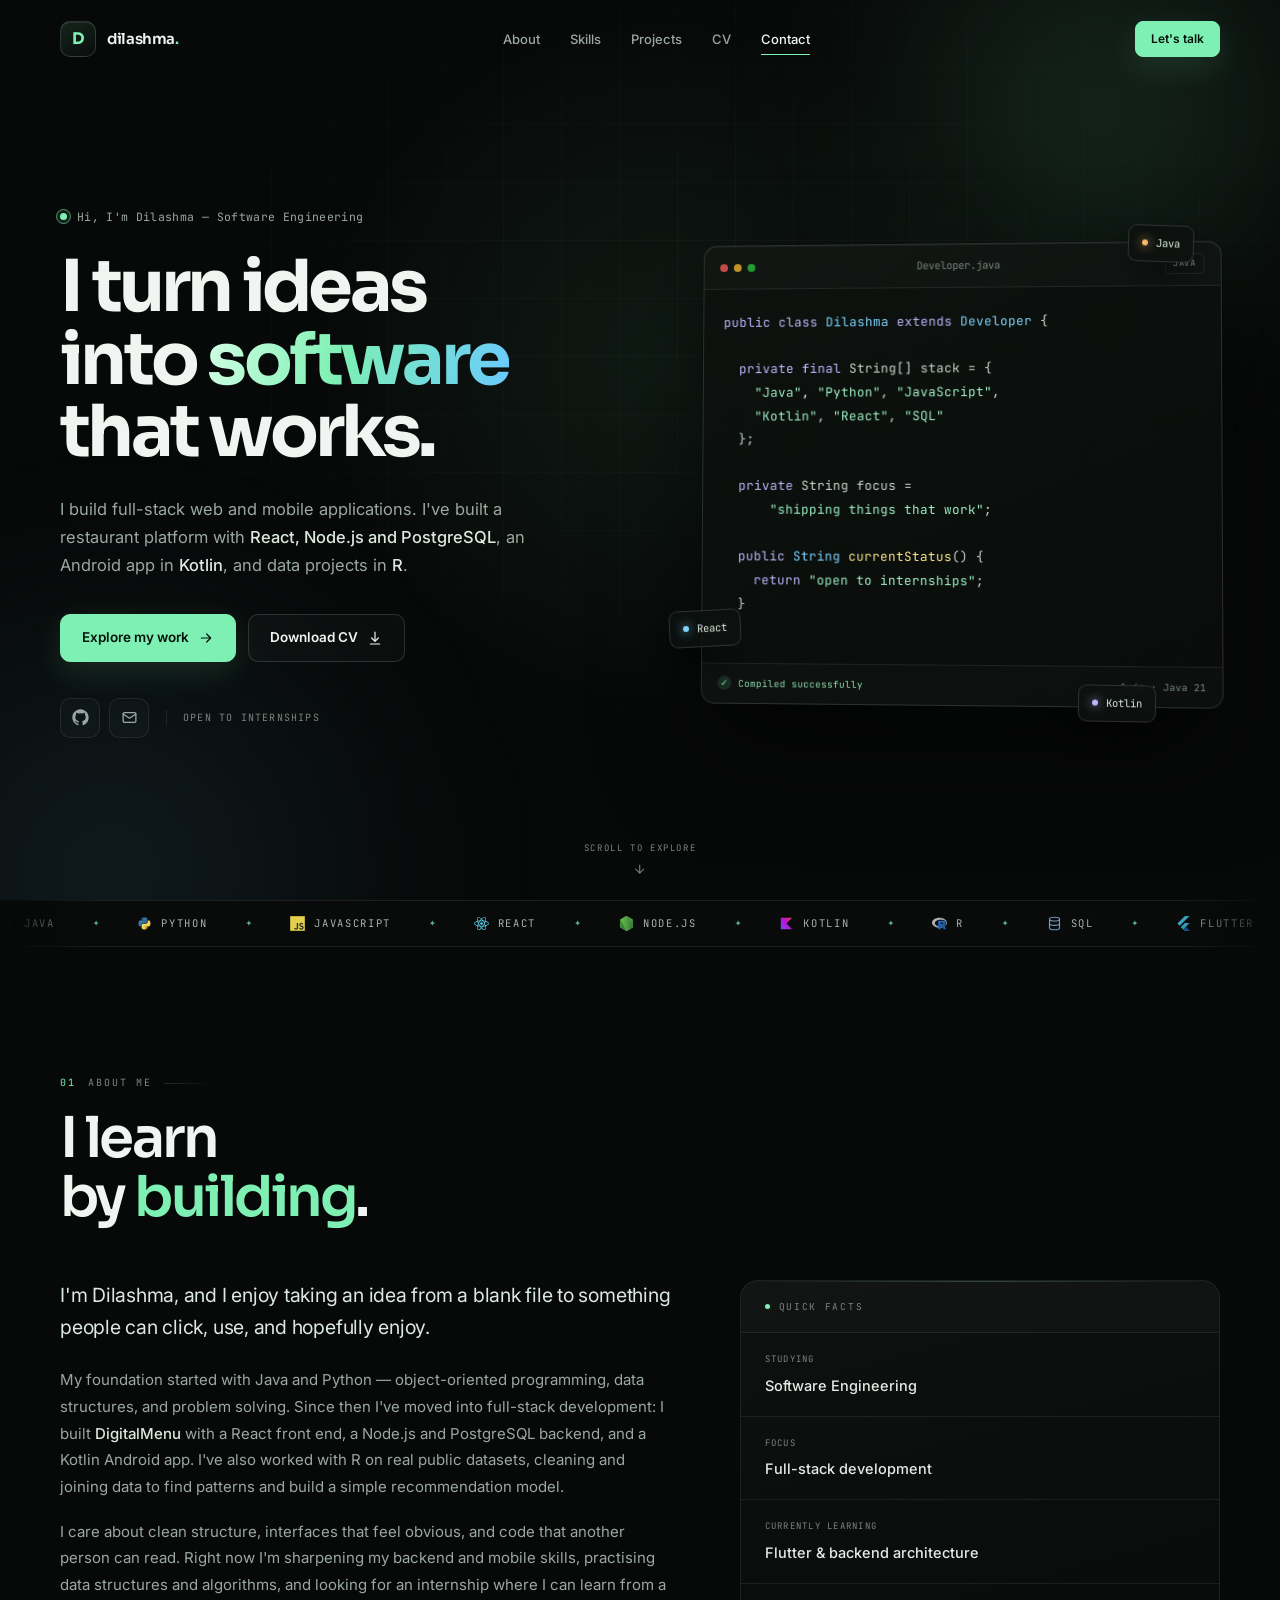
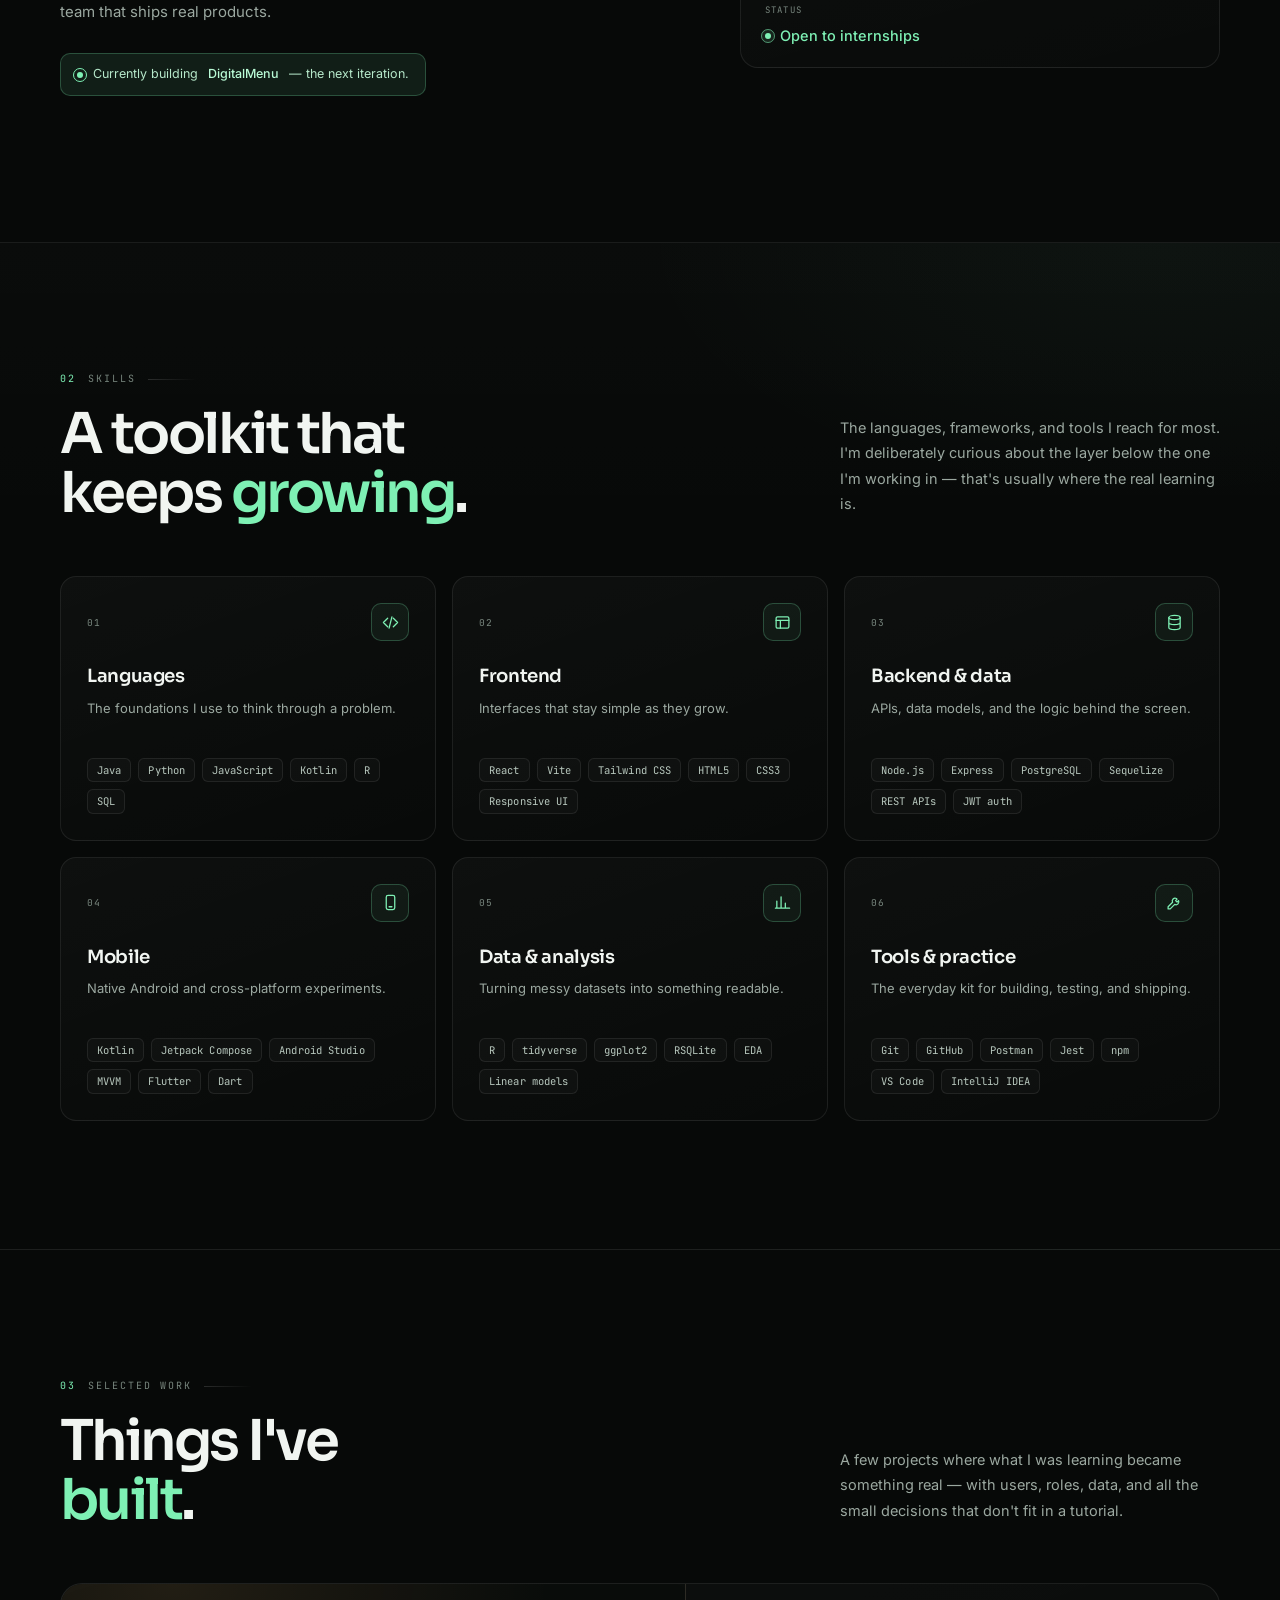
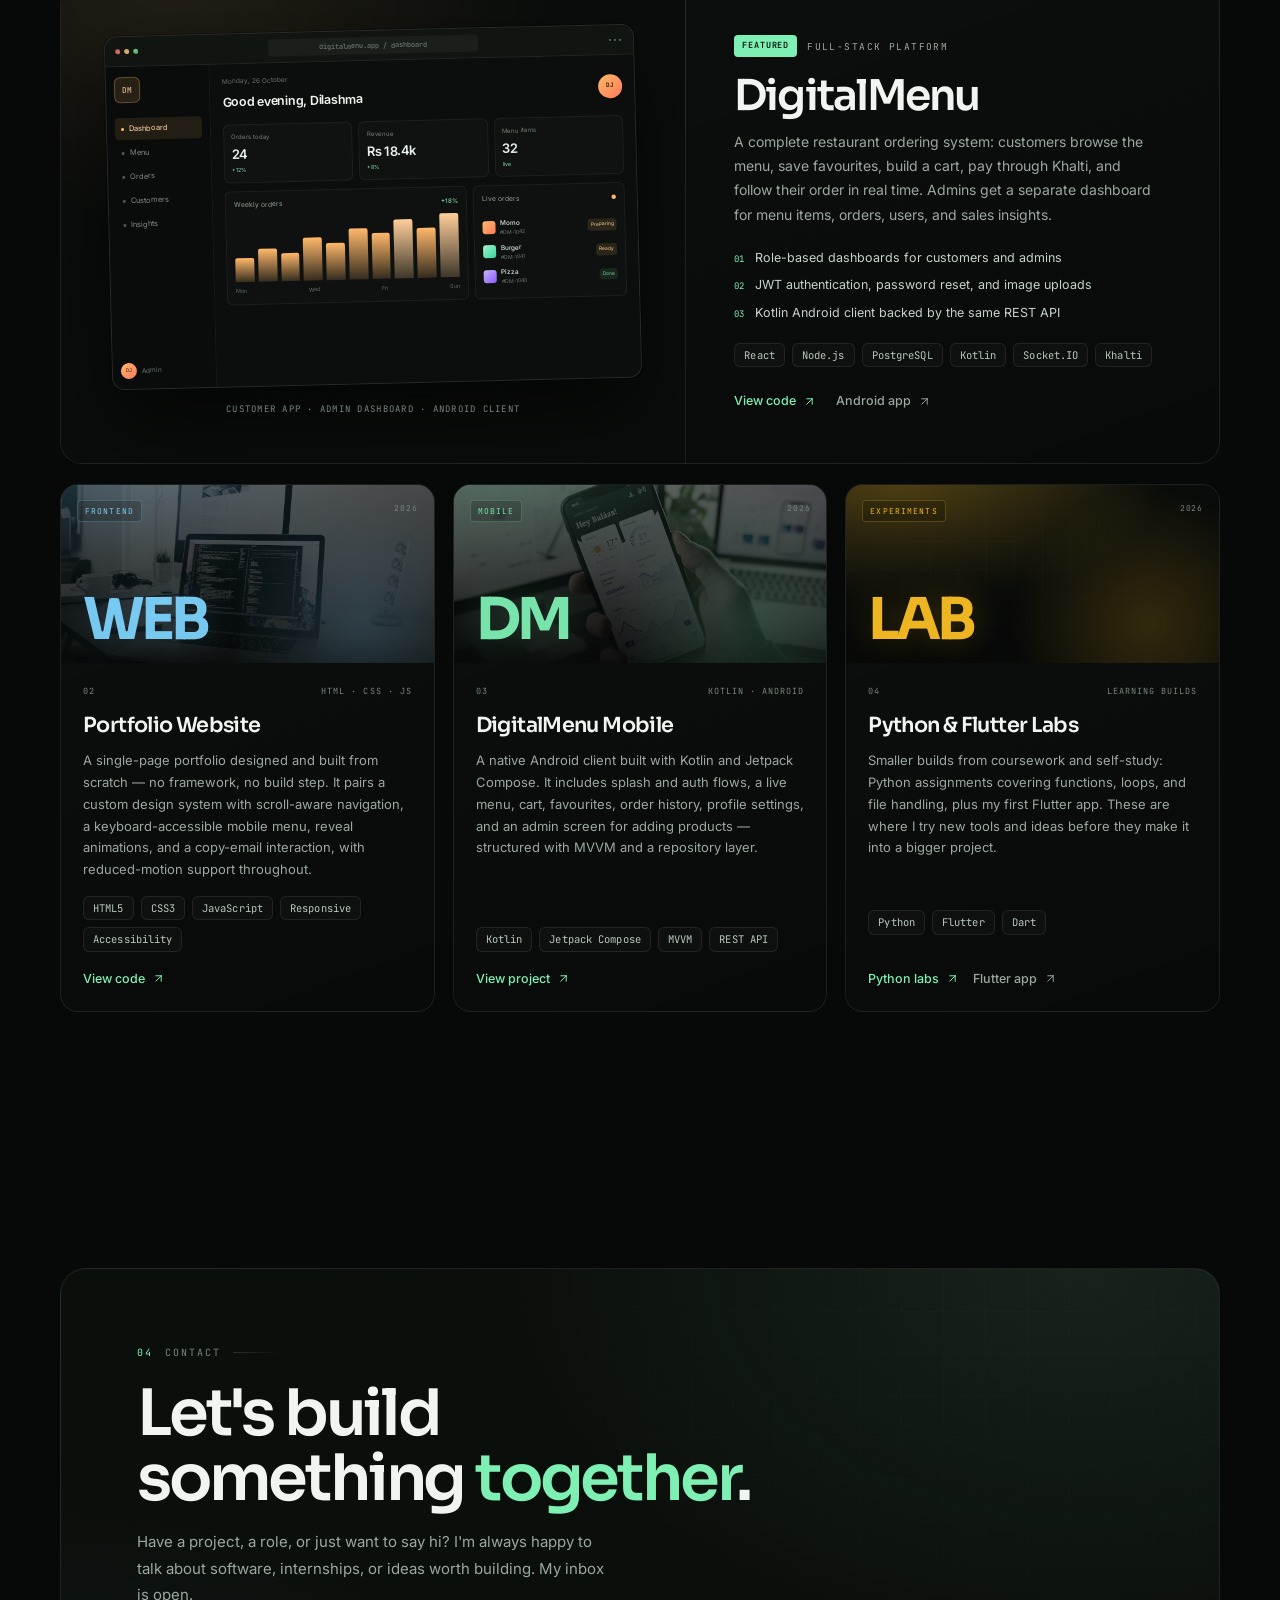
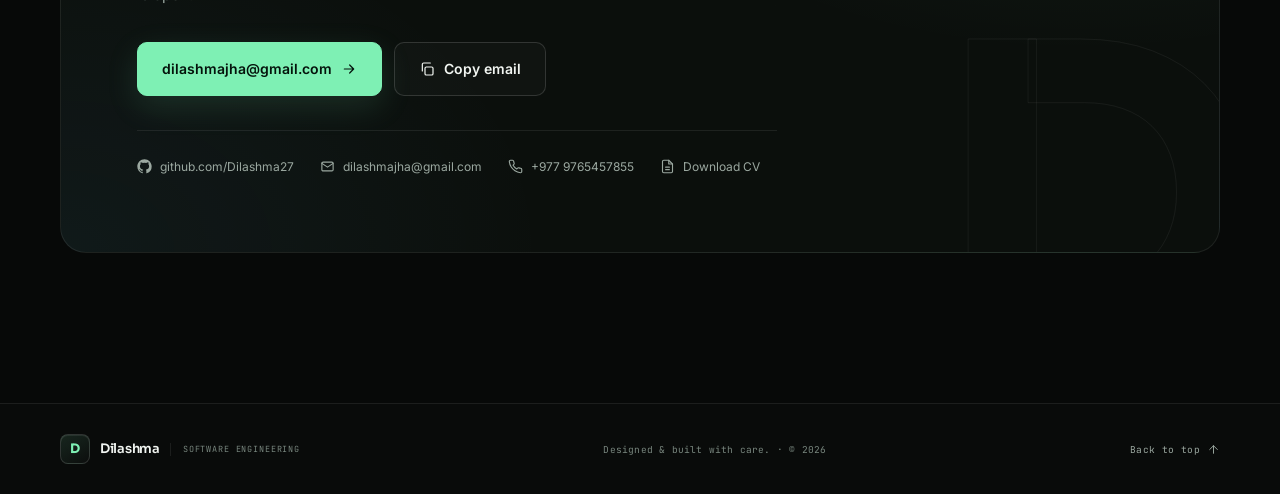
==== commit acfec424: "Add CV, project cover imagery, and remove Now section" ====
--- a/index.html
+++ b/index.html
@@ -79,7 +79,7 @@
         <a class="nav-link" href="#about">About</a>
         <a class="nav-link" href="#skills">Skills</a>
         <a class="nav-link" href="#projects">Projects</a>
-        <a class="nav-link" href="#now">Now</a>
+        <a class="nav-link" href="cv.html">CV</a>
         <a class="nav-link" href="#contact">Contact</a>
         <a class="nav-mobile-cta" href="#contact">Let's talk <span aria-hidden="true">↗</span></a>
       </nav>
@@ -121,9 +121,9 @@
               Explore my work
               <svg viewBox="0 0 24 24" aria-hidden="true"><path d="M5 12h14M13 6l6 6-6 6"/></svg>
             </a>
-            <a class="btn btn-ghost" href="#contact">
-              Get in touch
-              <svg viewBox="0 0 24 24" aria-hidden="true"><path d="M7 17 17 7M17 7H7M17 7v10"/></svg>
+            <a class="btn btn-ghost" href="assets/Dilashma-CV.pdf" download="Dilashma-Jha-CV.pdf">
+              Download CV
+              <svg viewBox="0 0 24 24" aria-hidden="true"><path d="M12 3v12M7 12l5 5 5-5M5 21h14"/></svg>
             </a>
           </div>
           <div class="hero-socials">
@@ -180,10 +180,28 @@
     <div class="ticker" aria-hidden="true">
       <div class="ticker-track">
         <div class="ticker-group">
-          <span>Java</span><i>✦</i><span>Python</span><i>✦</i><span>JavaScript</span><i>✦</i><span>React</span><i>✦</i><span>Node.js</span><i>✦</i><span>Kotlin</span><i>✦</i><span>R</span><i>✦</i><span>SQL</span><i>✦</i><span>Flutter</span><i>✦</i><span>Git</span><i>✦</i>
+          <span class="ticker-item"><img class="ticker-logo" src="assets/img/tech/java.svg" alt="" width="15" height="15" />Java</span><i>✦</i>
+          <span class="ticker-item"><img class="ticker-logo" src="assets/img/tech/python.svg" alt="" width="15" height="15" />Python</span><i>✦</i>
+          <span class="ticker-item"><img class="ticker-logo" src="assets/img/tech/javascript.svg" alt="" width="15" height="15" />JavaScript</span><i>✦</i>
+          <span class="ticker-item"><img class="ticker-logo" src="assets/img/tech/react.svg" alt="" width="15" height="15" />React</span><i>✦</i>
+          <span class="ticker-item"><img class="ticker-logo" src="assets/img/tech/nodejs.svg" alt="" width="15" height="15" />Node.js</span><i>✦</i>
+          <span class="ticker-item"><img class="ticker-logo" src="assets/img/tech/kotlin.svg" alt="" width="15" height="15" />Kotlin</span><i>✦</i>
+          <span class="ticker-item"><img class="ticker-logo" src="assets/img/tech/r.svg" alt="" width="15" height="15" />R</span><i>✦</i>
+          <span class="ticker-item"><img class="ticker-logo" src="assets/img/tech/sql.svg" alt="" width="15" height="15" />SQL</span><i>✦</i>
+          <span class="ticker-item"><img class="ticker-logo" src="assets/img/tech/flutter.svg" alt="" width="15" height="15" />Flutter</span><i>✦</i>
+          <span class="ticker-item"><img class="ticker-logo" src="assets/img/tech/git.svg" alt="" width="15" height="15" />Git</span><i>✦</i>
         </div>
         <div class="ticker-group">
-          <span>Java</span><i>✦</i><span>Python</span><i>✦</i><span>JavaScript</span><i>✦</i><span>React</span><i>✦</i><span>Node.js</span><i>✦</i><span>Kotlin</span><i>✦</i><span>R</span><i>✦</i><span>SQL</span><i>✦</i><span>Flutter</span><i>✦</i><span>Git</span><i>✦</i>
+          <span class="ticker-item"><img class="ticker-logo" src="assets/img/tech/java.svg" alt="" width="15" height="15" />Java</span><i>✦</i>
+          <span class="ticker-item"><img class="ticker-logo" src="assets/img/tech/python.svg" alt="" width="15" height="15" />Python</span><i>✦</i>
+          <span class="ticker-item"><img class="ticker-logo" src="assets/img/tech/javascript.svg" alt="" width="15" height="15" />JavaScript</span><i>✦</i>
+          <span class="ticker-item"><img class="ticker-logo" src="assets/img/tech/react.svg" alt="" width="15" height="15" />React</span><i>✦</i>
+          <span class="ticker-item"><img class="ticker-logo" src="assets/img/tech/nodejs.svg" alt="" width="15" height="15" />Node.js</span><i>✦</i>
+          <span class="ticker-item"><img class="ticker-logo" src="assets/img/tech/kotlin.svg" alt="" width="15" height="15" />Kotlin</span><i>✦</i>
+          <span class="ticker-item"><img class="ticker-logo" src="assets/img/tech/r.svg" alt="" width="15" height="15" />R</span><i>✦</i>
+          <span class="ticker-item"><img class="ticker-logo" src="assets/img/tech/sql.svg" alt="" width="15" height="15" />SQL</span><i>✦</i>
+          <span class="ticker-item"><img class="ticker-logo" src="assets/img/tech/flutter.svg" alt="" width="15" height="15" />Flutter</span><i>✦</i>
+          <span class="ticker-item"><img class="ticker-logo" src="assets/img/tech/git.svg" alt="" width="15" height="15" />Git</span><i>✦</i>
         </div>
       </div>
     </div>
@@ -453,6 +471,7 @@
         <div class="project-grid">
           <article class="project-card reveal">
             <div class="project-cover cover--blue" aria-hidden="true">
+              <img class="cover-img" src="assets/img/projects/web-dev.webp" alt="" width="1200" loading="lazy" decoding="async" />
               <span class="cover-grid"></span>
               <span class="cover-glyph">WEB</span>
               <span class="cover-label">Frontend</span>
@@ -479,6 +498,7 @@
 
           <article class="project-card reveal">
             <div class="project-cover cover--mint" aria-hidden="true">
+              <img class="cover-img" src="assets/img/projects/mobile-app.webp" alt="" width="1200" loading="lazy" decoding="async" />
               <span class="cover-grid"></span>
               <span class="cover-glyph">DM</span>
               <span class="cover-label">Mobile</span>
@@ -504,6 +524,7 @@
 
           <article class="project-card reveal">
             <div class="project-cover cover--amber" aria-hidden="true">
+              <img class="cover-img" src="assets/img/projects/code-lab.webp" alt="" width="1200" loading="lazy" decoding="async" />
               <span class="cover-grid"></span>
               <span class="cover-glyph">LAB</span>
               <span class="cover-label">Experiments</span>
@@ -536,74 +557,11 @@
       </div>
     </section>
 
-    <!-- ───────────────────────────── NOW ───────────────────────────── -->
-    <section class="section now" id="now">
-      <div class="container">
-        <div class="now-layout">
-          <div class="section-head reveal">
-            <p class="section-label"><span>04</span> Right now</p>
-            <h2 class="section-title">What I'm <br /><span class="accent">focused</span> on.</h2>
-            <p class="section-intro">
-              A snapshot of what has my attention this semester — the things I'm learning, making,
-              and looking for next.
-            </p>
-          </div>
-
-          <div class="now-list">
-            <article class="now-item reveal">
-              <span class="now-marker" aria-hidden="true"></span>
-              <div class="now-copy">
-                <p class="now-label">Learning</p>
-                <h3>Flutter &amp; mobile architecture</h3>
-                <p>
-                  After building with Kotlin and Jetpack Compose, I'm working through Flutter to
-                  understand a second approach to cross-platform UI, state, and app structure.
-                </p>
-              </div>
-              <span class="now-status">In progress</span>
-            </article>
-
-            <article class="now-item reveal">
-              <span class="now-marker" aria-hidden="true"></span>
-              <div class="now-copy">
-                <p class="now-label">Building</p>
-                <h3>DigitalMenu, next iteration</h3>
-                <p>
-                  Strengthening the backend with better tests, tightening role-based access, and
-                  polishing the admin dashboard and Android experience.
-                </p>
-              </div>
-              <span class="now-status">Ongoing</span>
-            </article>
-
-            <article class="now-item reveal">
-              <span class="now-marker now-marker--open" aria-hidden="true"></span>
-              <div class="now-copy">
-                <p class="now-label">Looking for</p>
-                <h3>A software engineering internship</h3>
-                <p>
-                  Frontend, backend, or full-stack. I'm ready to contribute, ask good questions, and
-                  learn from a team that ships real products.
-                </p>
-              </div>
-              <span class="now-status now-status--open">Open</span>
-            </article>
-          </div>
-        </div>
-
-        <div class="radar reveal">
-          <span class="radar-label">On my radar</span>
-          <span class="radar-items">System design <i>·</i> API testing <i>·</i> Cloud deployment <i>·</i> Data structures &amp; algorithms</span>
-          <span class="radar-line" aria-hidden="true"></span>
-        </div>
-      </div>
-    </section>
-
     <!-- ───────────────────────────── CONTACT ───────────────────────────── -->
     <section class="section contact" id="contact">
       <div class="container">
         <div class="contact-card reveal">
-          <p class="section-label"><span>05</span> Contact</p>
+          <p class="section-label"><span>04</span> Contact</p>
           <h2 class="contact-title">Let's build <br />something <span class="accent">together</span>.</h2>
           <p class="contact-lede">
             Have a project, a role, or just want to say hi? I'm always happy to talk about software,
@@ -630,6 +588,14 @@
             <a class="contact-link" href="mailto:dilashmajha@gmail.com">
               <svg viewBox="0 0 24 24" aria-hidden="true"><rect x="3" y="5" width="18" height="14" rx="2"/><path d="m3 7 9 6 9-6"/></svg>
               dilashmajha@gmail.com
+            </a>
+            <a class="contact-link" href="tel:+9779765457855">
+              <svg viewBox="0 0 24 24" aria-hidden="true"><path d="M22 16.92v3a2 2 0 0 1-2.18 2 19.79 19.79 0 0 1-8.63-3.07 19.5 19.5 0 0 1-6-6 19.79 19.79 0 0 1-3.07-8.67A2 2 0 0 1 4.11 2h3a2 2 0 0 1 2 1.72c.13.96.36 1.9.7 2.81a2 2 0 0 1-.45 2.11L8.09 9.91a16 16 0 0 0 6 6l1.27-1.27a2 2 0 0 1 2.11-.45c.91.34 1.85.57 2.81.7A2 2 0 0 1 22 16.92Z"/></svg>
+              +977 9765457855
+            </a>
+            <a class="contact-link" href="assets/Dilashma-CV.pdf" download="Dilashma-Jha-CV.pdf">
+              <svg viewBox="0 0 24 24" aria-hidden="true"><path d="M14 2H6a2 2 0 0 0-2 2v16a2 2 0 0 0 2 2h12a2 2 0 0 0 2-2V8z"/><path d="M14 2v6h6M9 13h6M9 17h6"/></svg>
+              Download CV
             </a>
           </div>
 
--- a/assets/css/styles.css
+++ b/assets/css/styles.css
@@ -891,7 +891,7 @@
 .ticker-track {
   display: flex;
   width: max-content;
-  animation: marquee 38s linear infinite;
+  animation: marquee 46s linear infinite;
 }
 
 .ticker:hover .ticker-track {
@@ -911,6 +911,22 @@
   font-size: 10.5px;
   letter-spacing: 0.16em;
   text-transform: uppercase;
+}
+
+.ticker-item {
+  display: inline-flex;
+  align-items: center;
+  gap: 9px;
+  line-height: 1;
+  white-space: nowrap;
+}
+
+.ticker-logo {
+  flex: 0 0 auto;
+  width: 15px;
+  height: 15px;
+  object-fit: contain;
+  opacity: 0.95;
 }
 
 .ticker-group i {
@@ -1728,9 +1744,40 @@
   position: relative;
   height: 178px;
   overflow: hidden;
+  isolation: isolate;
   background:
     radial-gradient(110% 120% at 18% 0%, rgba(var(--ca), 0.23), transparent 62%),
     linear-gradient(150deg, #0f1511, #090c0a 62%);
+}
+
+.cover-img {
+  position: absolute;
+  inset: 0;
+  z-index: 0;
+  width: 100%;
+  height: 100%;
+  object-fit: cover;
+  object-position: center;
+  filter: grayscale(0.5) contrast(1.03) brightness(0.6);
+  transform: scale(1.015);
+  transition: transform 0.9s var(--ease), filter 0.9s var(--ease);
+}
+
+.project-cover::before {
+  content: "";
+  position: absolute;
+  inset: 0;
+  z-index: 1;
+  background:
+    linear-gradient(180deg, rgba(7, 9, 8, 0.42) 0%, rgba(7, 9, 8, 0.62) 46%, rgba(7, 9, 8, 0.94) 100%),
+    radial-gradient(120% 110% at 12% 0%, rgba(var(--ca), 0.32), transparent 60%);
+  pointer-events: none;
+}
+
+.project-card:hover .cover-img,
+.project-card:focus-within .cover-img {
+  filter: grayscale(0.32) contrast(1.05) brightness(0.7);
+  transform: scale(1.06);
 }
 
 .project-cover::after {
@@ -1738,6 +1785,7 @@
   position: absolute;
   right: -20%;
   bottom: -60%;
+  z-index: 2;
   width: 78%;
   aspect-ratio: 1;
   border-radius: 50%;
@@ -1761,17 +1809,19 @@
 .cover-grid {
   position: absolute;
   inset: 0;
+  z-index: 2;
   background-image:
     linear-gradient(rgba(255, 255, 255, 0.045) 1px, transparent 1px),
     linear-gradient(90deg, rgba(255, 255, 255, 0.045) 1px, transparent 1px);
   background-size: 28px 28px;
-  opacity: 0.65;
+  opacity: 0.5;
   -webkit-mask-image: radial-gradient(ellipse 85% 85% at 40% 40%, #000, transparent 80%);
   mask-image: radial-gradient(ellipse 85% 85% at 40% 40%, #000, transparent 80%);
 }
 
 .cover-glyph {
   position: absolute;
+  z-index: 3;
   left: 22px;
   bottom: 14px;
   color: rgba(var(--ca), 0.94);
@@ -1785,6 +1835,7 @@
 
 .cover-label {
   position: absolute;
+  z-index: 3;
   top: 15px;
   left: 16px;
   padding: 4px 7px;
@@ -1800,6 +1851,7 @@
 
 .cover-year {
   position: absolute;
+  z-index: 3;
   top: 17px;
   right: 16px;
   color: var(--muted-2);
@@ -1859,140 +1911,6 @@
   display: flex;
   flex-wrap: wrap;
   gap: 14px;
-}
-
-/* ── Now ───────────────────────────────────────────────────── */
-
-.now {
-  border-top: 1px solid var(--line);
-  background:
-    radial-gradient(700px 400px at 10% 10%, rgba(126, 240, 180, 0.035), transparent 60%),
-    var(--bg-soft);
-}
-
-.now-layout {
-  display: grid;
-  grid-template-columns: minmax(0, 0.84fr) minmax(0, 1.16fr);
-  align-items: start;
-  gap: 70px;
-}
-
-.now .section-head {
-  margin-bottom: 0;
-}
-
-.now-list {
-  border-top: 1px solid var(--line);
-}
-
-.now-item {
-  display: grid;
-  grid-template-columns: 10px minmax(0, 1fr) auto;
-  align-items: start;
-  gap: 18px;
-  padding: 25px 0;
-  border-bottom: 1px solid var(--line);
-}
-
-.now-marker {
-  position: relative;
-  display: block;
-  width: 9px;
-  height: 9px;
-  margin-top: 7px;
-  border: 1px solid var(--accent);
-  border-radius: 50%;
-}
-
-.now-marker::after {
-  content: "";
-  position: absolute;
-  inset: 2px;
-  border-radius: 50%;
-  background: var(--accent);
-  opacity: 0.8;
-}
-
-.now-marker--open {
-  background: var(--accent);
-  box-shadow: 0 0 0 4px rgba(126, 240, 180, 0.08);
-}
-
-.now-label {
-  margin-bottom: 6px;
-  color: var(--accent);
-  font-family: var(--font-mono);
-  font-size: 9px;
-  letter-spacing: 0.16em;
-  text-transform: uppercase;
-}
-
-.now-copy h3 {
-  margin-bottom: 6px;
-  font-family: var(--font-display);
-  font-size: 1.15rem;
-  font-weight: 600;
-  letter-spacing: -0.025em;
-}
-
-.now-copy p {
-  max-width: 50ch;
-  color: var(--muted);
-  font-size: 13px;
-  line-height: 1.68;
-}
-
-.now-status {
-  padding: 4px 8px;
-  border: 1px solid var(--line);
-  border-radius: 4px;
-  color: var(--muted);
-  font-family: var(--font-mono);
-  font-size: 8.5px;
-  letter-spacing: 0.08em;
-  white-space: nowrap;
-}
-
-.now-status--open {
-  border-color: var(--accent-line);
-  background: var(--accent-dim);
-  color: var(--accent);
-}
-
-.radar {
-  display: flex;
-  align-items: center;
-  gap: 22px;
-  margin-top: 50px;
-  padding: 18px 0;
-  border-top: 1px solid var(--line);
-  border-bottom: 1px solid var(--line);
-}
-
-.radar-label {
-  flex: 0 0 auto;
-  color: var(--accent);
-  font-family: var(--font-mono);
-  font-size: 9px;
-  letter-spacing: 0.16em;
-  text-transform: uppercase;
-}
-
-.radar-items {
-  color: var(--muted);
-  font-size: 12px;
-}
-
-.radar-items i {
-  margin: 0 8px;
-  color: var(--accent);
-  font-style: normal;
-}
-
-.radar-line {
-  flex: 1;
-  height: 1px;
-  background: linear-gradient(90deg, var(--line), transparent);
 }
 
 /* ── Contact ───────────────────────────────────────────────── */
@@ -2344,15 +2262,6 @@
 
   .mock-window {
     max-width: 520px;
-  }
-
-  .now-layout {
-    grid-template-columns: 1fr;
-    gap: 38px;
-  }
-
-  .now .section-head {
-    margin-bottom: 0;
   }
 
   .contact-watermark {
@@ -2523,25 +2432,6 @@
     font-size: 8px;
   }
 
-  .now-item {
-    grid-template-columns: 10px minmax(0, 1fr);
-    gap: 14px;
-  }
-
-  .now-status {
-    grid-column: 2;
-    justify-self: start;
-  }
-
-  .radar {
-    flex-wrap: wrap;
-    gap: 12px 18px;
-  }
-
-  .radar-line {
-    display: none;
-  }
-
   .contact-card {
     padding: 30px 22px;
   }
@@ -2590,6 +2480,11 @@
 
   .ticker-group span {
     font-size: 9.5px;
+  }
+
+  .ticker-logo {
+    width: 14px;
+    height: 14px;
   }
 }
 
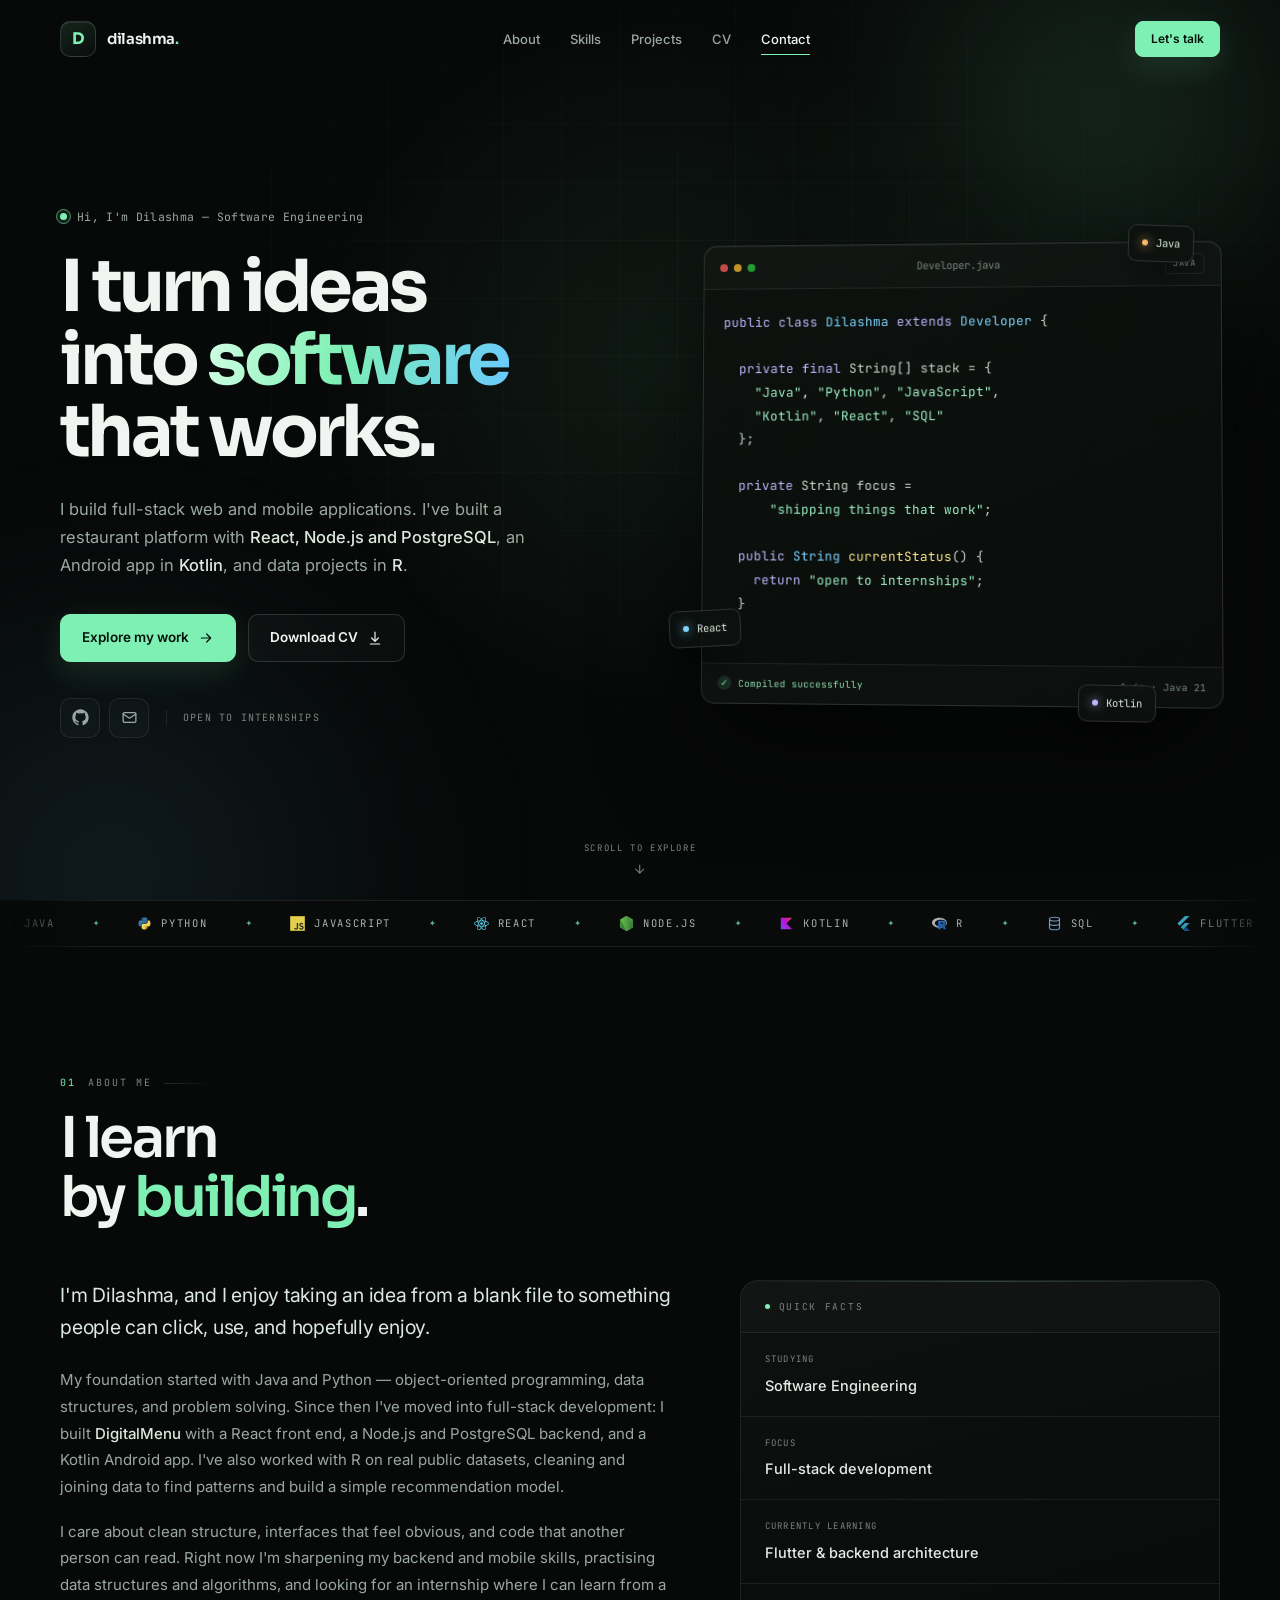
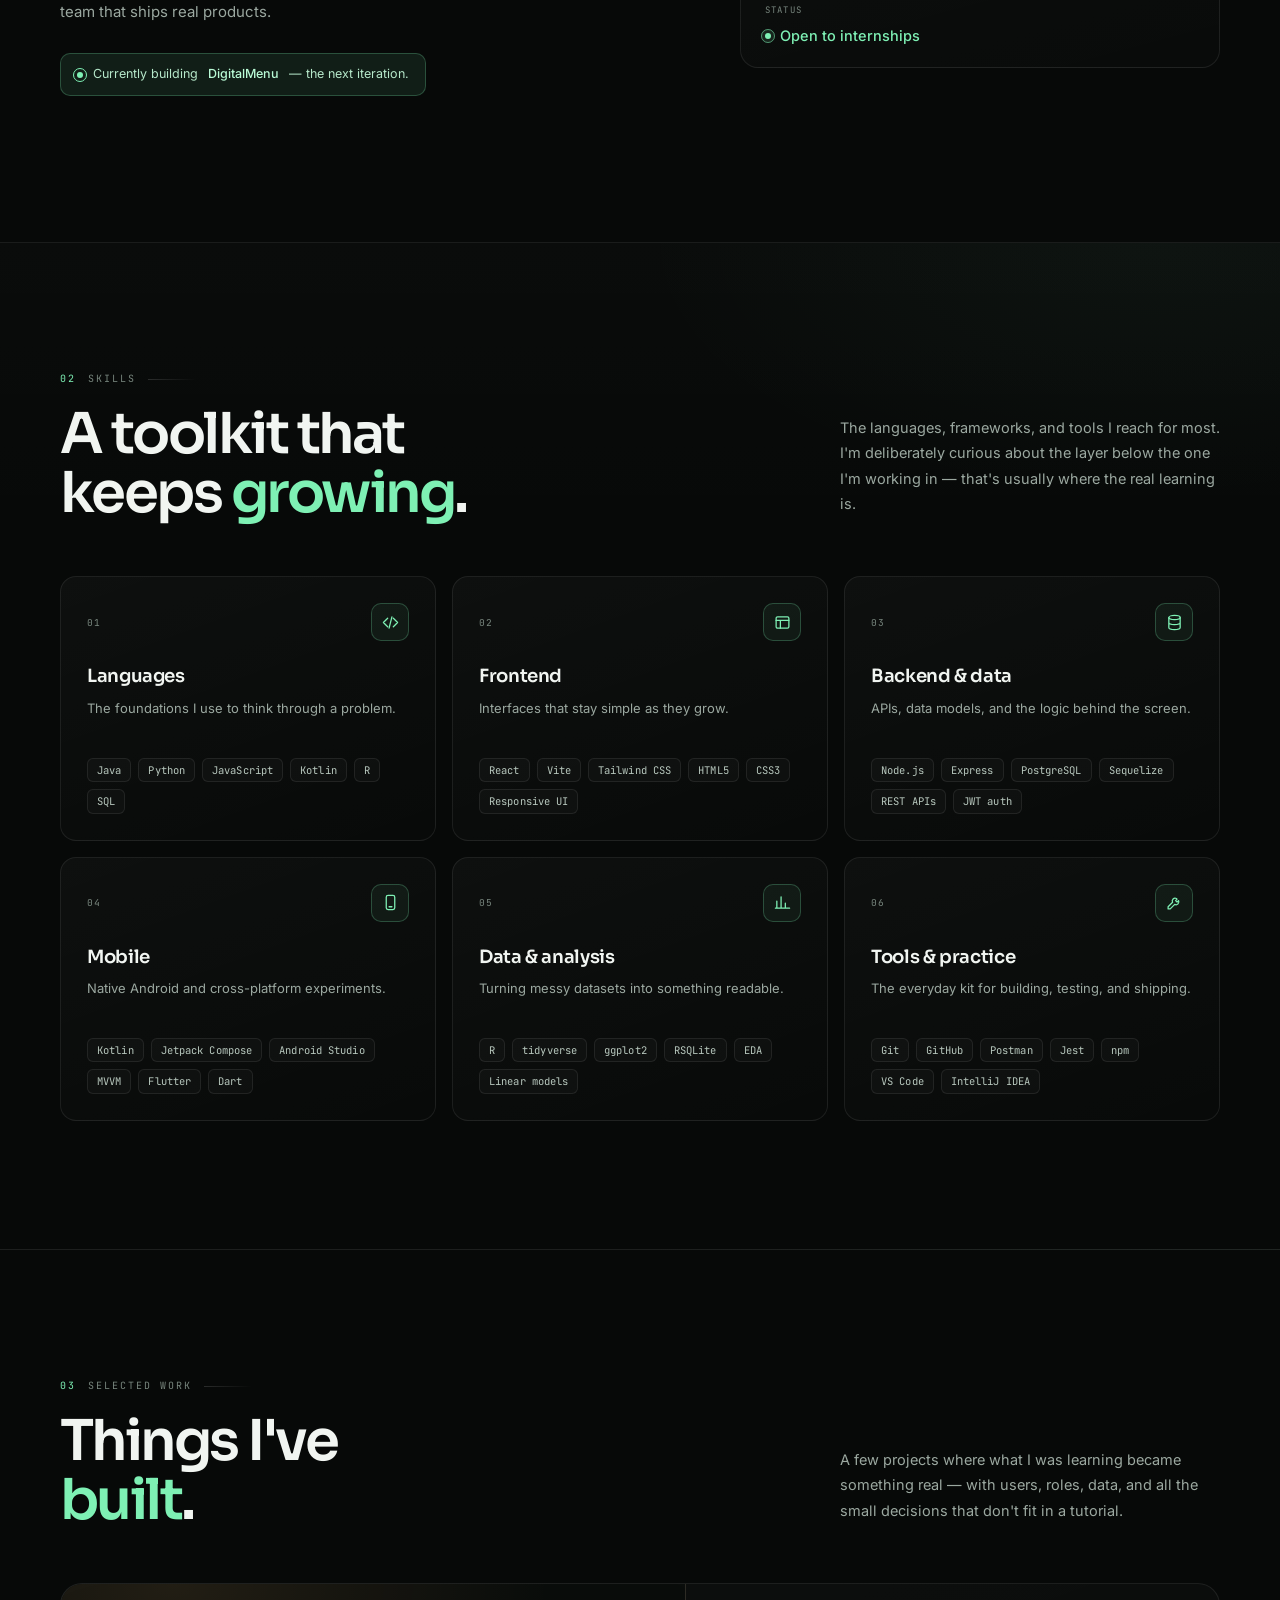
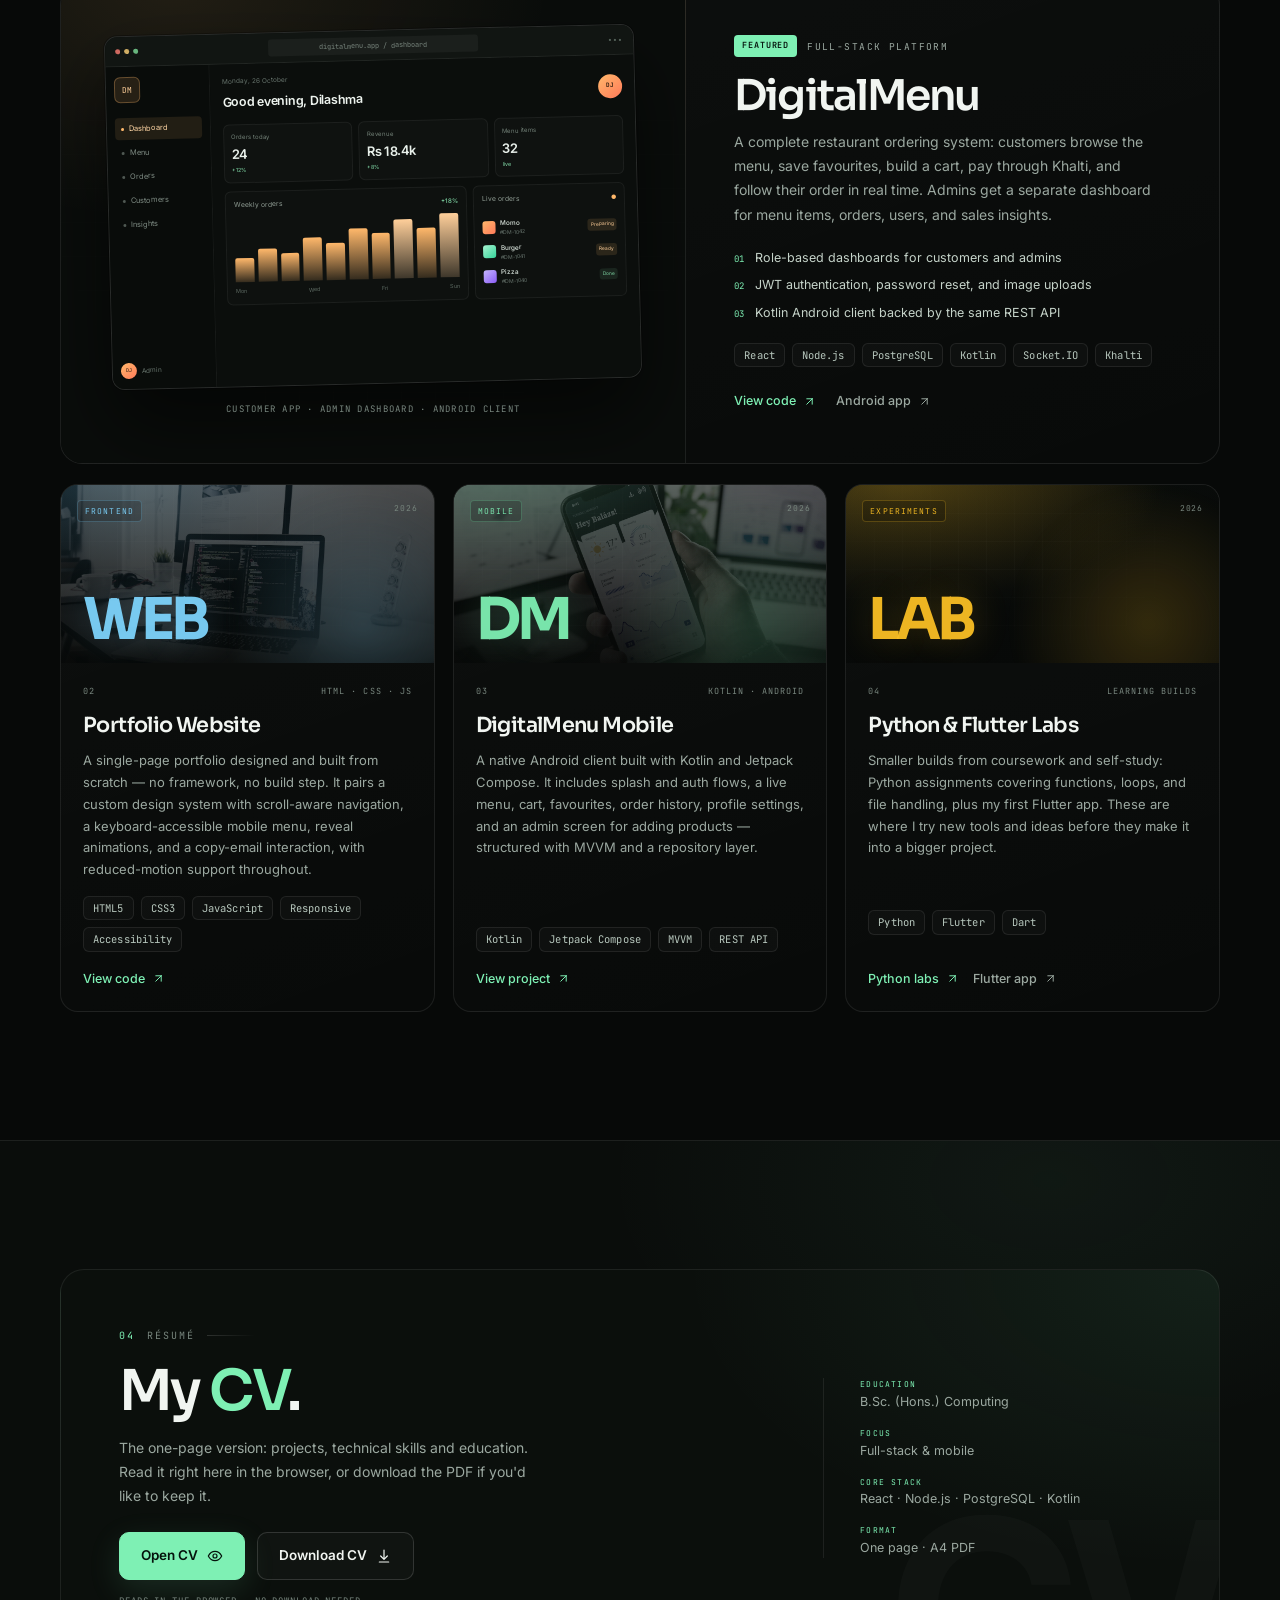
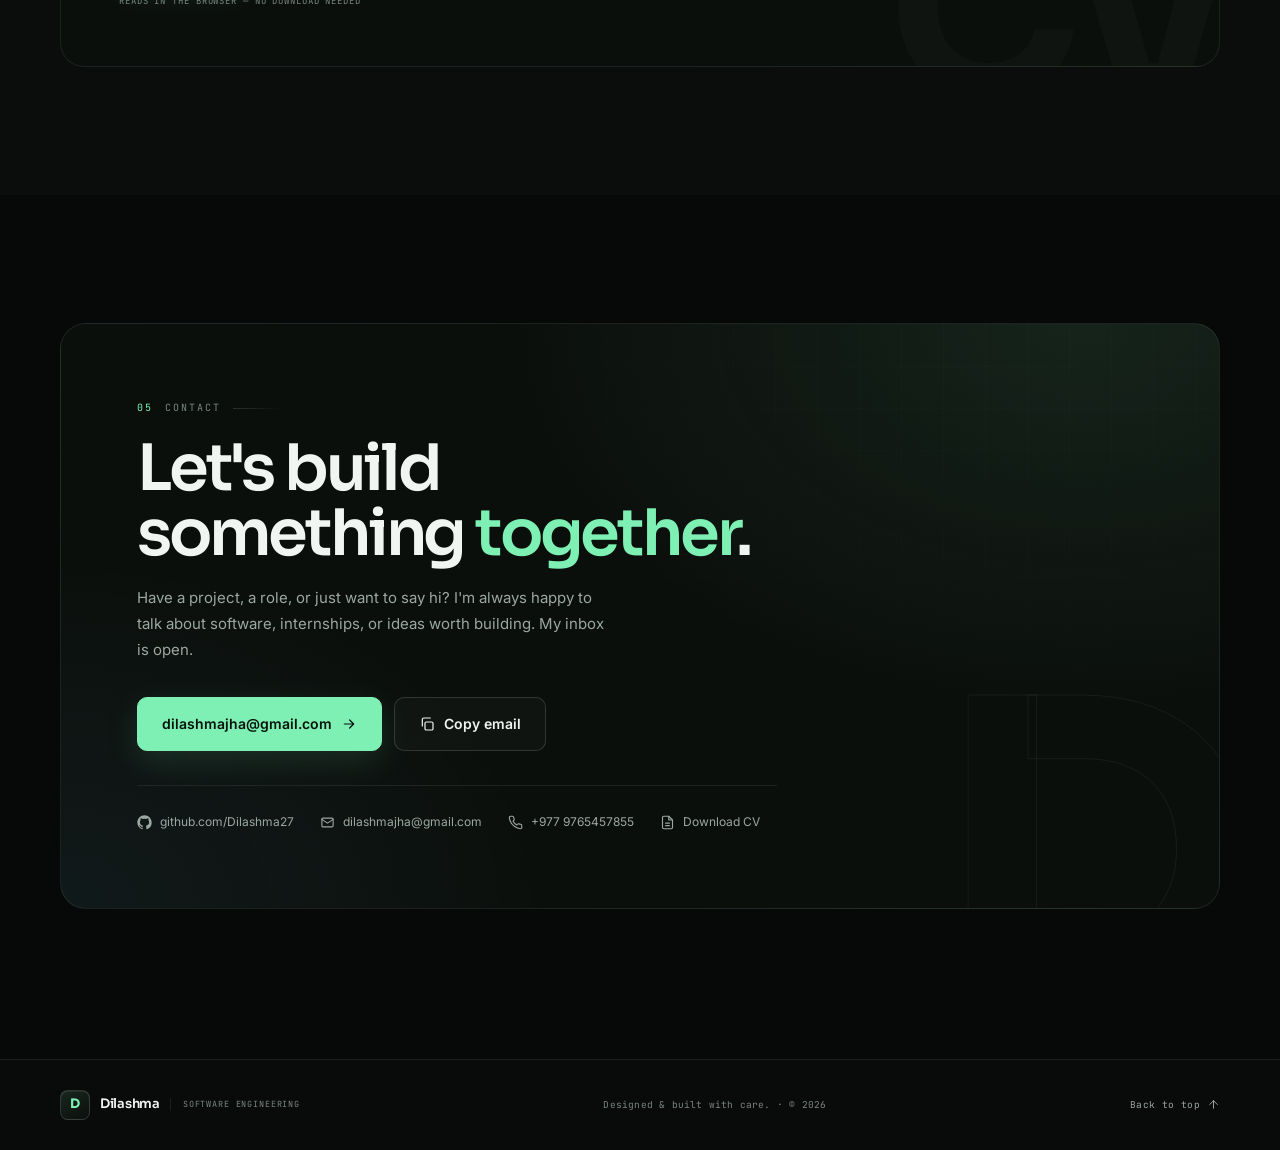
==== commit 32e58ed3: "Add in-page CV viewer with embed mode and PDF download" ====
--- a/index.html
+++ b/index.html
@@ -79,7 +79,7 @@
         <a class="nav-link" href="#about">About</a>
         <a class="nav-link" href="#skills">Skills</a>
         <a class="nav-link" href="#projects">Projects</a>
-        <a class="nav-link" href="cv.html">CV</a>
+        <a class="nav-link" href="#cv">CV</a>
         <a class="nav-link" href="#contact">Contact</a>
         <a class="nav-mobile-cta" href="#contact">Let's talk <span aria-hidden="true">↗</span></a>
       </nav>
@@ -557,11 +557,61 @@
       </div>
     </section>
 
+    <!-- ───────────────────────────── CV ───────────────────────────── -->
+    <section class="section cv" id="cv">
+      <div class="container">
+        <div class="cv-card reveal">
+          <div class="cv-copy">
+            <p class="section-label"><span>04</span> Résumé</p>
+            <h2 class="section-title">My <span class="accent">CV</span>.</h2>
+            <p class="cv-lede">
+              The one-page version: projects, technical skills and education. Read it right here in
+              the browser, or download the PDF if you'd like to keep it.
+            </p>
+            <div class="cv-actions">
+              <a class="btn btn-primary" id="openCvBtn" href="cv.html" target="_blank" rel="noopener" data-open-cv>
+                Open CV
+                <svg viewBox="0 0 24 24" aria-hidden="true"><path d="M2 12s3.5-7 10-7 10 7 10 7-3.5 7-10 7S2 12 2 12Z"/><circle cx="12" cy="12" r="3"/></svg>
+              </a>
+              <a class="btn btn-ghost" href="assets/Dilashma-CV.pdf" download="Dilashma-Jha-CV.pdf">
+                Download CV
+                <svg viewBox="0 0 24 24" aria-hidden="true"><path d="M12 3v12M7 12l5 5 5-5M5 21h14"/></svg>
+              </a>
+            </div>
+            <p class="cv-note">Reads in the browser — no download needed</p>
+          </div>
+
+          <div class="cv-facts" aria-label="CV at a glance">
+            <dl>
+              <div>
+                <dt>Education</dt>
+                <dd>B.Sc. (Hons.) Computing</dd>
+              </div>
+              <div>
+                <dt>Focus</dt>
+                <dd>Full-stack &amp; mobile</dd>
+              </div>
+              <div>
+                <dt>Core stack</dt>
+                <dd>React · Node.js · PostgreSQL · Kotlin</dd>
+              </div>
+              <div>
+                <dt>Format</dt>
+                <dd>One page · A4 PDF</dd>
+              </div>
+            </dl>
+          </div>
+
+          <span class="cv-watermark" aria-hidden="true">CV</span>
+        </div>
+      </div>
+    </section>
+
     <!-- ───────────────────────────── CONTACT ───────────────────────────── -->
     <section class="section contact" id="contact">
       <div class="container">
         <div class="contact-card reveal">
-          <p class="section-label"><span>04</span> Contact</p>
+          <p class="section-label"><span>05</span> Contact</p>
           <h2 class="contact-title">Let's build <br />something <span class="accent">together</span>.</h2>
           <p class="contact-lede">
             Have a project, a role, or just want to say hi? I'm always happy to talk about software,
@@ -621,6 +671,31 @@
     </div>
   </footer>
 
+  <!-- ───────────────────────────── CV VIEWER ───────────────────────────── -->
+  <div class="cv-modal" id="cvModal" role="dialog" aria-modal="true" aria-labelledby="cvModalTitle" hidden>
+    <div class="cv-modal-scrim" data-close-cv></div>
+    <div class="cv-modal-panel">
+      <div class="cv-modal-head">
+        <p class="cv-modal-title" id="cvModalTitle">Dilashma Jha — CV</p>
+        <div class="cv-modal-actions">
+          <a class="cv-modal-link" href="assets/Dilashma-CV.pdf" download="Dilashma-Jha-CV.pdf" aria-label="Download CV as PDF">
+            <svg viewBox="0 0 24 24" aria-hidden="true"><path d="M12 3v12M7 12l5 5 5-5M5 21h14"/></svg>
+            <span>Download PDF</span>
+          </a>
+          <a class="cv-modal-link cv-modal-link--icon" href="cv.html" target="_blank" rel="noopener" aria-label="Open CV in a new tab">
+            <svg viewBox="0 0 24 24" aria-hidden="true"><path d="M14 3h7v7M21 3l-9 9M10 5H5a2 2 0 0 0-2 2v12a2 2 0 0 0 2 2h12a2 2 0 0 0 2-2v-5"/></svg>
+          </a>
+          <button class="cv-modal-close" type="button" data-close-cv aria-label="Close CV">
+            <svg viewBox="0 0 24 24" aria-hidden="true"><path d="M18 6 6 18M6 6l12 12"/></svg>
+          </button>
+        </div>
+      </div>
+      <div class="cv-modal-body">
+        <iframe class="cv-frame" id="cvFrame" title="Dilashma Jha — CV" data-src="cv.html?embed=1" loading="lazy"></iframe>
+      </div>
+    </div>
+  </div>
+
   <script src="assets/js/main.js" defer></script>
 </body>
 </html>
--- a/assets/css/styles.css
+++ b/assets/css/styles.css
@@ -2117,6 +2117,269 @@
   color: var(--accent);
 }
 
+/* ── CV ────────────────────────────────────────────────────── */
+
+.cv {
+  border-top: 1px solid var(--line);
+  background:
+    radial-gradient(720px 420px at 82% 6%, rgba(126, 240, 180, 0.05), transparent 62%),
+    var(--bg-soft);
+}
+
+.cv-card {
+  position: relative;
+  display: grid;
+  grid-template-columns: minmax(0, 1.45fr) minmax(0, 0.75fr);
+  align-items: center;
+  gap: clamp(28px, 4vw, 56px);
+  overflow: hidden;
+  padding: clamp(32px, 4.6vw, 58px);
+  border: 1px solid var(--line);
+  border-radius: 24px;
+  background:
+    radial-gradient(80% 130% at 100% 0%, rgba(126, 240, 180, 0.08), transparent 58%),
+    #0b0f0c;
+}
+
+.cv-card > *:not(.cv-watermark) {
+  position: relative;
+  z-index: 1;
+}
+
+.cv-card .section-label {
+  margin-bottom: 14px;
+}
+
+.cv-card .section-title {
+  margin-bottom: 0;
+}
+
+.cv-lede {
+  max-width: 46ch;
+  margin-top: 16px;
+  color: var(--muted);
+  font-size: 14px;
+  line-height: 1.7;
+}
+
+.cv-actions {
+  display: flex;
+  flex-wrap: wrap;
+  gap: 12px;
+  margin-top: 24px;
+}
+
+.cv-note {
+  margin-top: 14px;
+  color: var(--muted-2);
+  font-family: var(--font-mono);
+  font-size: 9px;
+  letter-spacing: 0.1em;
+  text-transform: uppercase;
+}
+
+.cv-facts {
+  padding-left: clamp(24px, 3vw, 36px);
+  border-left: 1px solid var(--line);
+}
+
+.cv-facts dl {
+  display: grid;
+  gap: 15px;
+  margin: 0;
+}
+
+.cv-facts dt {
+  margin-bottom: 2px;
+  color: var(--accent);
+  font-family: var(--font-mono);
+  font-size: 8px;
+  letter-spacing: 0.15em;
+  text-transform: uppercase;
+}
+
+.cv-facts dd {
+  margin: 0;
+  color: var(--muted);
+  font-size: 12.5px;
+  line-height: 1.5;
+}
+
+.cv-watermark {
+  position: absolute;
+  right: -8px;
+  bottom: -68px;
+  z-index: 0;
+  color: rgba(255, 255, 255, 0.022);
+  font-family: var(--font-display);
+  font-size: 15rem;
+  font-weight: 700;
+  line-height: 1;
+  letter-spacing: -0.06em;
+  pointer-events: none;
+  user-select: none;
+}
+
+/* ── CV viewer ─────────────────────────────────────────────── */
+
+.cv-modal[hidden] {
+  display: none;
+}
+
+.cv-modal {
+  position: fixed;
+  inset: 0;
+  z-index: 200;
+  display: flex;
+  align-items: center;
+  justify-content: center;
+  padding: clamp(10px, 3vw, 34px);
+}
+
+.cv-modal-scrim {
+  position: absolute;
+  inset: 0;
+  background: rgba(3, 6, 4, 0.84);
+  backdrop-filter: blur(9px);
+  animation: fade-in 0.3s var(--ease);
+}
+
+.cv-modal-panel {
+  position: relative;
+  display: flex;
+  flex-direction: column;
+  width: min(1000px, 100%);
+  max-height: min(92vh, 1100px);
+  overflow: hidden;
+  border: 1px solid var(--line-2);
+  border-radius: 20px;
+  background: #0a0e0b;
+  box-shadow: 0 44px 130px rgba(0, 0, 0, 0.66);
+  animation: cv-modal-in 0.4s var(--ease);
+}
+
+.cv-modal-head {
+  display: flex;
+  flex: 0 0 auto;
+  align-items: center;
+  justify-content: space-between;
+  gap: 14px;
+  padding: 12px 14px 12px 20px;
+  border-bottom: 1px solid var(--line);
+  background: #0b0f0c;
+}
+
+.cv-modal-title {
+  overflow: hidden;
+  font-family: var(--font-display);
+  font-size: 13px;
+  font-weight: 600;
+  letter-spacing: -0.01em;
+  text-overflow: ellipsis;
+  white-space: nowrap;
+}
+
+.cv-modal-actions {
+  display: flex;
+  flex: 0 0 auto;
+  align-items: center;
+  gap: 8px;
+}
+
+.cv-modal-link {
+  display: inline-flex;
+  align-items: center;
+  gap: 7px;
+  padding: 7px 11px;
+  border: 1px solid var(--line);
+  border-radius: 7px;
+  color: var(--muted);
+  font-family: var(--font-mono);
+  font-size: 9px;
+  letter-spacing: 0.06em;
+  text-transform: uppercase;
+  transition: color 0.2s var(--ease), border-color 0.2s var(--ease), background 0.2s var(--ease);
+}
+
+.cv-modal-link svg {
+  width: 12px;
+  height: 12px;
+}
+
+.cv-modal-link:hover {
+  border-color: var(--accent-line);
+  background: var(--accent-dim);
+  color: var(--accent);
+}
+
+.cv-modal-link--icon {
+  padding: 7px;
+}
+
+.cv-modal-close {
+  display: inline-flex;
+  align-items: center;
+  justify-content: center;
+  width: 32px;
+  height: 32px;
+  border: 1px solid var(--line);
+  border-radius: 8px;
+  background: transparent;
+  color: var(--muted);
+  cursor: pointer;
+  transition: color 0.2s var(--ease), border-color 0.2s var(--ease), background 0.2s var(--ease);
+}
+
+.cv-modal-close svg {
+  width: 14px;
+  height: 14px;
+}
+
+.cv-modal-close:hover {
+  border-color: rgba(255, 120, 120, 0.4);
+  background: rgba(255, 120, 120, 0.08);
+  color: #ffb4b4;
+}
+
+.cv-modal-body {
+  flex: 1;
+  min-height: 0;
+  background: #eef3ef;
+}
+
+.cv-frame {
+  display: block;
+  width: 100%;
+  height: min(80vh, 940px);
+  border: 0;
+  background: #eef3ef;
+}
+
+html.cv-open,
+html.cv-open body {
+  overflow: hidden;
+}
+
+@keyframes cv-modal-in {
+  from {
+    opacity: 0;
+    transform: translateY(18px) scale(0.985);
+  }
+  to {
+    opacity: 1;
+    transform: none;
+  }
+}
+
+@keyframes fade-in {
+  from {
+    opacity: 0;
+  }
+  to {
+    opacity: 1;
+  }
+}
+
 /* ── Reveal & keyframes ────────────────────────────────────── */
 
 .js .reveal {
@@ -2342,6 +2605,23 @@
     grid-template-columns: repeat(2, minmax(0, 1fr));
   }
 
+  .cv-card {
+    grid-template-columns: 1fr;
+    gap: 28px;
+  }
+
+  .cv-facts {
+    padding-top: 24px;
+    padding-left: 0;
+    border-top: 1px solid var(--line);
+    border-left: 0;
+  }
+
+  .cv-facts dl {
+    grid-template-columns: repeat(2, minmax(0, 1fr));
+    gap: 18px 24px;
+  }
+
   .contact-card {
     border-radius: 22px;
   }
@@ -2430,6 +2710,63 @@
 
   .featured-caption {
     font-size: 8px;
+  }
+
+  .cv-card {
+    padding: 28px 22px 30px;
+    border-radius: 22px;
+  }
+
+  .cv-actions {
+    flex-direction: column;
+    align-items: stretch;
+  }
+
+  .cv-actions .btn {
+    justify-content: center;
+    width: 100%;
+  }
+
+  .cv-facts dl {
+    grid-template-columns: 1fr;
+    gap: 14px;
+  }
+
+  .cv-watermark {
+    font-size: 9rem;
+    bottom: -38px;
+  }
+
+  .cv-modal {
+    padding: 0;
+  }
+
+  .cv-modal-panel {
+    width: 100%;
+    height: 100dvh;
+    max-height: 100dvh;
+    border: 0;
+    border-radius: 0;
+  }
+
+  .cv-modal-head {
+    padding: 10px 12px;
+  }
+
+  .cv-modal-title {
+    font-size: 12px;
+  }
+
+  .cv-modal-link {
+    padding: 7px;
+  }
+
+  .cv-modal-link span {
+    display: none;
+  }
+
+  .cv-frame {
+    height: calc(100dvh - 55px);
   }
 
   .contact-card {
